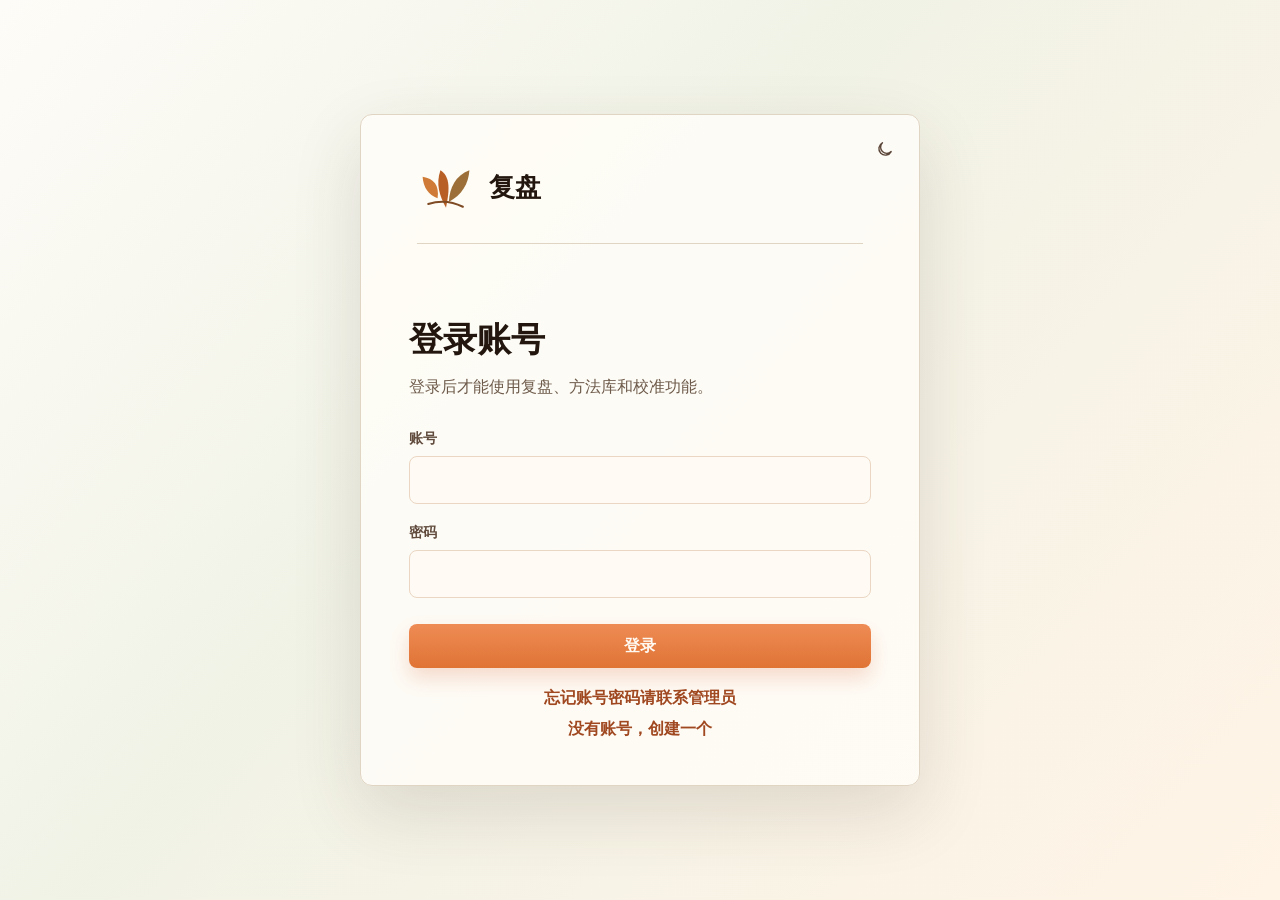
==== frontend/index.html @ 28c6bb9d "Disable frontend static asset caching" ====
<!doctype html>
<html lang="zh-CN">
  <head>
    <meta charset="UTF-8" />
    <meta name="viewport" content="width=device-width, initial-scale=1.0" />
    <meta http-equiv="Cache-Control" content="no-store, no-cache, must-revalidate, max-age=0" />
    <meta http-equiv="Pragma" content="no-cache" />
    <meta http-equiv="Expires" content="0" />
    <title>复盘</title>
    <link rel="stylesheet" href="./styles.css?v=20260619-auth-help" />
  </head>
  <body>
    <main id="app" class="app-shell" aria-live="polite"></main>
    <script src="./src/data.js?v=20260526-scene-emotion"></script>
    <script src="./src/app.js?v=20260619-auth-help"></script>
  </body>
</html>
---- frontend/styles.css ----
:root {
  --design-width: 1180px;
  --app-scale: 1;
  --app-width: 100vw;
  --app-height: 100vh;
  --bg: oklch(0.967 0.011 92);
  --paper: oklch(0.992 0.006 90);
  --paper-warm: oklch(0.975 0.019 78);
  --paper-cool: oklch(0.973 0.013 126);
  --line: oklch(0.874 0.026 76);
  --line-strong: oklch(0.792 0.052 68);
  --ink: oklch(0.214 0.025 58);
  --muted: oklch(0.482 0.035 62);
  --soft: oklch(0.638 0.031 66);
  --orange: oklch(0.672 0.154 48);
  --orange-dark: oklch(0.508 0.128 43);
  --orange-soft: oklch(0.944 0.043 58);
  --green: oklch(0.55 0.072 136);
  --green-soft: oklch(0.949 0.026 132);
  --shadow: 0 26px 70px oklch(0.34 0.044 55 / 0.14);
  --shadow-soft: 0 14px 36px oklch(0.34 0.044 55 / 0.09);
  --ease-out: cubic-bezier(0.16, 1, 0.3, 1);
  font-family: "Noto Serif SC", "Songti SC", "STSong", "SimSun", serif;
}

:root[data-theme="dark"] {
  color-scheme: dark;
  --bg: oklch(0.185 0.018 62);
  --paper: oklch(0.245 0.018 66);
  --paper-warm: oklch(0.285 0.025 68);
  --paper-cool: oklch(0.255 0.018 116);
  --line: oklch(0.39 0.025 66 / 0.72);
  --line-strong: oklch(0.5 0.045 62 / 0.82);
  --ink: oklch(0.91 0.018 78);
  --muted: oklch(0.7 0.025 72);
  --soft: oklch(0.58 0.024 72);
  --orange: oklch(0.72 0.14 50);
  --orange-dark: oklch(0.79 0.12 55);
  --orange-soft: oklch(0.32 0.055 50);
  --green: oklch(0.7 0.08 136);
  --green-soft: oklch(0.3 0.04 136);
  --shadow: 0 26px 70px oklch(0.08 0.018 58 / 0.48);
  --shadow-soft: 0 14px 36px oklch(0.08 0.018 58 / 0.34);
}

* {
  box-sizing: border-box;
}

body {
  margin: 0;
  min-height: 100vh;
  color: var(--ink);
  background: var(--bg);
  overflow: hidden;
}

button,
textarea,
input,
select {
  font: inherit;
}

button {
  border: 0;
  cursor: pointer;
}

textarea {
  resize: none;
}

.app-shell {
  width: var(--app-width);
  min-width: var(--design-width);
  height: var(--app-height);
  min-height: var(--app-height);
  display: grid;
  grid-template-columns: 250px minmax(930px, 1fr);
  overflow: hidden;
  transform: scale(var(--app-scale));
  transform-origin: top left;
  background:
    linear-gradient(132deg, oklch(0.991 0.006 92) 0%, oklch(0.958 0.016 112) 42%, oklch(0.972 0.022 73) 100%);
}

.app-shell.auth-shell {
  width: 100vw;
  min-width: 0;
  height: auto;
  min-height: 100vh;
  display: block;
  grid-template-columns: none;
  transform: none;
}

.auth-page {
  min-height: 100vh;
  display: grid;
  place-items: center;
  padding: 56px 28px;
  background:
    linear-gradient(132deg, oklch(0.991 0.006 92) 0%, oklch(0.958 0.016 112) 42%, oklch(0.972 0.022 73) 100%);
}

.auth-panel {
  width: min(560px, 100%);
  min-height: auto;
  display: grid;
  gap: 30px;
  border: 1px solid var(--line);
  border-radius: 12px;
  padding: 44px 48px;
  background: rgba(255, 253, 248, 0.88);
  box-shadow: var(--shadow);
}

.auth-brand {
  margin: 0;
  padding: 0 0 26px;
  align-items: center;
  border-bottom: 1px solid var(--line);
  background: transparent;
}

.auth-brand .leaf-logo {
  width: 58px;
  height: 58px;
}

.auth-form {
  display: grid;
  gap: 20px;
}

.auth-form h1 {
  margin: 0;
  font-size: 34px;
  line-height: 1.2;
}

.auth-form p {
  margin: -8px 0 10px;
  color: var(--muted);
  line-height: 1.7;
}

.auth-form label {
  display: grid;
  gap: 8px;
  color: #604b3d;
  font-size: 14px;
  font-weight: 800;
}

.auth-form input {
  height: 48px;
  border: 1px solid #ead6c2;
  border-radius: 8px;
  outline: 0;
  padding: 0 14px;
  color: var(--ink);
  background: #fffaf3;
}

.auth-submit {
  width: 100%;
  margin-top: 6px;
}

.auth-links {
  display: grid;
  gap: 10px;
  justify-items: center;
}

.text-link {
  justify-self: center;
  color: var(--orange-dark);
  background: transparent;
  font-weight: 800;
}

.auth-help-text {
  line-height: 1.2;
}

.sidebar {
  position: relative;
  min-height: var(--app-height);
  padding: 32px 22px 54px;
  background: rgba(255, 253, 248, 0.82);
  border-right: 1px solid var(--line);
  display: flex;
  flex-direction: column;
}

.brand {
  display: flex;
  align-items: center;
  gap: 14px;
  margin: 0 8px 46px;
}

.leaf-logo {
  width: 50px;
  height: 50px;
}

.brand-name {
  font-size: 26px;
  line-height: 1.1;
  font-weight: 800;
  letter-spacing: 0;
}

.brand-subtitle {
  margin-top: 5px;
  font-size: 15px;
  color: #4d392c;
}

.side-nav {
  display: grid;
  gap: 12px;
}

.side-nav-item {
  height: 58px;
  padding: 0 20px;
  border-radius: 9px;
  color: #4e3c31;
  background: transparent;
  display: flex;
  align-items: center;
  gap: 18px;
  font-size: 17px;
  text-align: left;
}

.side-nav-item.active {
  color: var(--orange);
  background: #fbf1e6;
}

.icon {
  width: 24px;
  height: 24px;
  display: grid;
  place-items: center;
  flex: 0 0 auto;
}

.icon svg,
.header-icon svg,
.search-box svg,
.entry-card > svg {
  width: 100%;
  height: 100%;
}

.growth-card {
  margin-top: auto;
  border: 1px solid var(--line);
  border-radius: 10px;
  padding: 22px 26px;
  background: rgba(255, 253, 248, 0.72);
}

.desk-art.small {
  width: 154px;
  height: 104px;
  display: block;
  margin: 0 auto 10px;
  border-radius: 8px;
  object-fit: cover;
  object-position: center;
  border: 1px solid rgba(220, 188, 148, 0.38);
  box-shadow: 0 10px 28px rgba(124, 83, 50, 0.08);
  filter: saturate(0.9) contrast(0.94) brightness(1.03);
}

.growth-title {
  font-size: 16px;
  font-weight: 800;
  margin-bottom: 12px;
}

.growth-card p {
  margin: 0 0 18px;
  color: var(--muted);
  line-height: 1.8;
  font-size: 14px;
}

.outline-button,
.secondary-button,
.ghost-button {
  border: 1px solid #efb58e;
  color: var(--orange-dark);
  background: rgba(255, 250, 244, 0.7);
}

.outline-button {
  width: 100%;
  height: 40px;
  border-radius: 8px;
  font-size: 14px;
}

.workspace {
  min-height: var(--app-height);
  height: var(--app-height);
  overflow-y: auto;
  scrollbar-width: none;
}

.workspace::-webkit-scrollbar {
  display: none;
}

.top-header {
  height: 76px;
  border-bottom: 1px solid var(--line);
  display: flex;
  align-items: center;
  justify-content: flex-end;
  gap: 20px;
  padding: 0 32px;
  background: rgba(255, 253, 248, 0.65);
}

.search-box {
  width: 318px;
  height: 38px;
  border: 1px solid var(--line);
  border-radius: 10px;
  display: flex;
  align-items: center;
  justify-content: space-between;
  padding: 0 12px;
  color: #9c8d7f;
  font-size: 13px;
  background: #fffbf6;
}

.search-box input {
  min-width: 0;
  flex: 1;
  border: 0;
  outline: 0;
  color: var(--ink);
  background: transparent;
  font: inherit;
}

.search-box input::placeholder {
  color: #9c8d7f;
}

.search-box svg {
  width: 20px;
  height: 20px;
  color: #5f4739;
}

.search-box button {
  width: 28px;
  height: 28px;
  flex: 0 0 auto;
  display: grid;
  place-items: center;
  border-radius: 8px;
  color: #5f4739;
  background: transparent;
}

.search-box button:hover,
.search-box button:focus-visible {
  background: oklch(0.94 0.026 75);
}

.search-box button svg {
  width: 18px;
  height: 18px;
}

.header-icon,
.profile-button {
  background: transparent;
  color: #5b4538;
}

.notification-wrap {
  position: relative;
  display: grid;
  place-items: center;
}

.header-icon {
  position: relative;
  width: 32px;
  height: 32px;
}

.header-icon i {
  position: absolute;
  top: 2px;
  right: 4px;
  width: 7px;
  height: 7px;
  border-radius: 50%;
  background: var(--orange);
}

.notification-panel {
  position: fixed;
  top: 72px;
  right: 178px;
  z-index: 20;
  width: 286px;
  padding: 14px;
  border: 1px solid var(--line);
  border-radius: 8px;
  background: #fffbf6;
  box-shadow: var(--shadow-soft);
}

.notification-title {
  margin: 0 0 10px;
  font-size: 16px;
  font-weight: 800;
}

.notification-panel p {
  margin: 0;
  color: var(--muted);
  font-size: 13px;
}

.notification-item {
  width: 100%;
  display: grid;
  gap: 5px;
  padding: 10px;
  border-radius: 8px;
  color: var(--ink);
  text-align: left;
  background: transparent;
}

.notification-item:hover,
.notification-item:focus-visible {
  background: var(--orange-soft);
}

.notification-item strong {
  font-size: 14px;
}

.notification-item span,
.notification-item small {
  color: var(--muted);
  font-size: 12px;
  line-height: 1.5;
}

.profile-button {
  display: flex;
  align-items: center;
  gap: 10px;
}

.profile-name {
  max-width: 120px;
  overflow: hidden;
  text-overflow: ellipsis;
  white-space: nowrap;
  font-size: 14px;
  font-weight: 800;
}

.avatar {
  width: 36px;
  height: 36px;
  border-radius: 50%;
  display: inline-block;
  background:
    radial-gradient(circle at 50% 34%, #f1d1ae 0 14%, transparent 15%),
    linear-gradient(90deg, #1d3029 0 50%, #d9d2bd 51%);
  border: 1px solid #d7c6ad;
}

.down {
  font-family: sans-serif;
  color: #7d6758;
  background: transparent;
  padding: 4px 0;
}

.home-page {
  position: relative;
  max-width: 1540px;
  margin: 0 auto;
  padding: 58px clamp(36px, 4vw, 70px) 28px;
}

.hero {
  position: relative;
  display: grid;
  grid-template-columns: minmax(0, 1fr) clamp(320px, 24vw, 420px);
  gap: clamp(18px, 2vw, 28px);
  align-items: start;
  min-height: 288px;
}

.hero-copy {
  position: relative;
  z-index: 2;
  width: 100%;
  min-width: 0;
}

.hero h1 {
  margin: 0 0 30px 10px;
  font-size: 49px;
  line-height: 1.15;
  font-weight: 800;
  letter-spacing: 0;
}

.desk-art.hero {
  position: relative;
  z-index: 3;
  justify-self: end;
  align-self: start;
  top: 124px;
  width: 100%;
  aspect-ratio: 3 / 2;
  height: auto;
  opacity: 1;
  border-radius: 12px;
  object-fit: cover;
  object-position: center;
  border: 1px solid rgba(220, 188, 148, 0.34);
  box-shadow: 0 22px 60px rgba(124, 83, 50, 0.1);
  filter: saturate(0.88) contrast(0.92) brightness(1.04);
}

.input-panel {
  min-height: 0;
  border: 1px solid var(--line);
  border-radius: 12px;
  background: rgba(255, 253, 249, 0.92);
  box-shadow: var(--shadow);
  padding: 20px 24px 18px;
}

.review-context {
  display: grid;
  grid-template-columns: 340px minmax(0, 1fr);
  gap: 24px;
  align-items: start;
  padding-bottom: 18px;
  margin-bottom: 20px;
  border-bottom: 1px solid rgba(220, 201, 181, 0.72);
}

.context-group {
  min-width: 0;
}

.context-label {
  display: block;
  margin: 0 0 8px 4px;
  color: #7a6858;
  font-size: 13px;
  font-weight: 800;
}

.review-mode-row {
  width: 320px;
  display: grid;
  grid-template-columns: 1fr 1fr;
  gap: 4px;
  padding: 4px;
  border-radius: 12px;
  background: #f7eee5;
}

.review-mode-row button {
  height: 38px;
  border-radius: 9px;
  color: #6d594a;
  background: transparent;
  font-size: 15px;
  font-weight: 800;
}

.review-mode-row button.active {
  color: var(--orange-dark);
  background: #fff1e5;
  border: 1px solid #edc29f;
}

.context-chips {
  gap: 8px;
}

.context-chips .chip {
  min-width: 0;
  height: 36px;
  padding: 0 15px;
}

.input-panel textarea::placeholder,
.large-textarea::placeholder {
  color: #7f766f;
}

.structured-draft {
  display: grid;
  gap: 16px;
}

.draft-field {
  display: grid;
  gap: 8px;
  min-width: 0;
}

.draft-field span {
  color: #5e4838;
  font-size: 14px;
  font-weight: 800;
}

.draft-field textarea {
  width: 100%;
  height: 92px;
  min-height: 92px;
  border: 1px solid #ead6c2;
  border-radius: 9px;
  outline: 0;
  padding: 13px 15px;
  color: var(--ink);
  background: #fffaf3;
  font-size: 15px;
  line-height: 1.7;
  resize: vertical;
}

.draft-date-field {
  max-width: 360px;
}

.draft-date-field input {
  width: 100%;
  height: 48px;
  border: 1px solid #ead6c2;
  border-radius: 9px;
  outline: 0;
  padding: 0 15px;
  color: var(--ink);
  background: #fffaf3;
  font-size: 15px;
}

.draft-field-main textarea {
  height: 108px;
  min-height: 108px;
  font-size: 16px;
}

.draft-field-grid {
  display: grid;
  grid-template-columns: repeat(3, minmax(0, 1fr));
  gap: 16px;
}

.input-footer {
  display: grid;
  grid-template-columns: minmax(0, 1fr) auto auto;
  align-items: center;
  gap: 16px;
  min-height: 52px;
  margin-top: 16px;
  padding-top: 14px;
  border-top: 1px solid rgba(220, 201, 181, 0.54);
  color: var(--muted);
  font-size: 13px;
}

.input-footer strong {
  min-width: 0;
  color: #6d5b4c;
  font-size: 14px;
  font-weight: 700;
  line-height: 1.5;
}

.primary-button,
.secondary-button,
.ghost-button {
  min-width: 134px;
  height: 44px;
  border-radius: 8px;
  font-size: 16px;
  font-weight: 700;
}

.primary-button {
  color: #fff9f2;
  background: linear-gradient(180deg, #ee8b54, var(--orange));
  box-shadow: 0 10px 20px rgba(214, 91, 40, 0.2);
}

.primary-button:disabled,
.secondary-button:disabled,
.ghost-button:disabled {
  cursor: progress;
  opacity: 0.68;
}

button {
  transition:
    transform 220ms var(--ease-out),
    box-shadow 220ms var(--ease-out),
    border-color 220ms var(--ease-out),
    background 220ms var(--ease-out),
    color 220ms var(--ease-out);
}

button:hover {
  transform: translateY(-1px);
}

button:active {
  transform: translateY(0);
}

@keyframes recordRise {
  from {
    opacity: 0;
    transform: translateY(16px);
  }

  to {
    opacity: 1;
    transform: translateY(0);
  }
}

.entry-row {
  width: min(976px, calc(100% - 40px));
  display: grid;
  grid-template-columns: 1fr 1fr;
  gap: 26px;
  margin: 28px 0 28px 62px;
}

.entry-card {
  height: 112px;
  padding: 0 30px;
  border-radius: 10px;
  border: 1px solid var(--line);
  display: grid;
  grid-template-columns: 62px 1fr 22px;
  align-items: center;
  gap: 20px;
  text-align: left;
  color: var(--ink);
  background: rgba(255, 253, 248, 0.78);
}

.entry-card.event {
  background: linear-gradient(135deg, rgba(247, 249, 237, 0.95), rgba(255, 253, 248, 0.82));
  border-color: #d7d9c6;
}

.entry-card.anxiety {
  background: linear-gradient(135deg, #fff8ef, #fff3e7);
  border-color: #efc8ad;
}

.entry-card strong {
  display: block;
  font-size: 22px;
  margin-bottom: 8px;
}

.entry-card small {
  color: #6e5949;
  font-size: 15px;
}

.entry-card > svg {
  color: #2d211a;
}

.entry-illustration {
  width: 56px;
  height: 56px;
  position: relative;
  display: inline-block;
}

.paper-icon::before {
  content: "";
  position: absolute;
  inset: 4px 12px 4px 6px;
  border: 2px solid #8d9b6d;
  border-radius: 7px;
  background: #fffaf0;
}

.paper-icon::after {
  content: "";
  position: absolute;
  right: 6px;
  bottom: 8px;
  width: 9px;
  height: 34px;
  border-radius: 5px;
  background: #e77735;
  transform: rotate(42deg);
  box-shadow: 0 0 0 2px #f7d1a9 inset;
}

.flower-icon::before,
.flower-icon::after {
  content: "";
  position: absolute;
  border-radius: 60% 60% 60% 10%;
  background: #ee8c59;
}

.flower-icon::before {
  left: 18px;
  top: 7px;
  width: 26px;
  height: 34px;
  transform: rotate(-35deg);
}

.flower-icon::after {
  left: 7px;
  top: 24px;
  width: 30px;
  height: 18px;
  transform: rotate(18deg);
  opacity: 0.42;
}

.dashboard-grid {
  display: grid;
  grid-template-columns: 1.06fr 0.93fr 1.05fr;
  gap: 18px;
  margin-top: 12px;
}

.panel {
  min-height: 318px;
  border: 1px solid var(--line);
  border-radius: 10px;
  padding: 22px 24px;
  background: rgba(255, 253, 248, 0.78);
  box-shadow: var(--shadow-soft);
}

.panel h2 {
  margin: 0;
  font-size: 22px;
  line-height: 1;
}

.panel-head {
  display: flex;
  align-items: center;
  justify-content: space-between;
  margin-bottom: 20px;
}

.panel-head button {
  display: flex;
  align-items: center;
  gap: 2px;
  color: var(--muted);
  background: transparent;
  font-size: 13px;
}

.panel-head svg {
  width: 14px;
  height: 14px;
}

.week-head {
  margin-bottom: 10px;
}

.calendar-toggle {
  height: 32px;
  padding: 0 8px 0 12px;
  border: 1px solid var(--line);
  border-radius: 8px;
  background: #fffaf3;
}

.calendar-toggle svg {
  transition: transform 160ms ease;
}

.calendar-toggle.open svg {
  transform: rotate(90deg);
}

.recent-list {
  display: grid;
}

.recent-item {
  min-height: 55px;
  padding: 0 10px 0 6px;
  display: grid;
  grid-template-columns: 34px minmax(0, 1fr) 48px;
  align-items: center;
  column-gap: 12px;
  color: var(--ink);
  background: transparent;
  border-top: 1px solid #eee0cd;
  text-align: left;
}

.recent-item:last-child {
  border-bottom: 1px solid #eee0cd;
}

.recent-icon {
  width: 34px;
  height: 34px;
  border-radius: 8px;
  display: grid;
  place-items: center;
  color: #9b6d31;
  background: #fff2dc;
  font-size: 18px;
}

.recent-icon svg {
  width: 19px;
  height: 19px;
}

.tone-1 {
  color: var(--orange);
  background: #fff0e7;
}

.tone-2 {
  color: #778d5a;
  background: #edf4e6;
}

.recent-item strong {
  display: block;
  font-size: 15px;
  margin-bottom: 3px;
  overflow: hidden;
  text-overflow: ellipsis;
  white-space: nowrap;
}

.recent-item small,
.recent-item em {
  color: var(--muted);
  font-size: 14px;
  font-style: normal;
}

.recent-item small {
  display: block;
  overflow: hidden;
  text-overflow: ellipsis;
  white-space: nowrap;
}

.recent-item em {
  justify-self: end;
  min-width: 42px;
  text-align: right;
}

.week-content {
  display: grid;
  grid-template-columns: 180px 1fr;
  align-items: center;
  gap: 30px;
  margin: 18px 0 10px;
}

.ring {
  width: 144px;
  height: 144px;
  display: grid;
  place-items: center;
  border-radius: 50%;
  background:
    radial-gradient(circle, #fffdf8 0 54%, transparent 55%),
    conic-gradient(var(--orange) 0 var(--progress, 0%), #f8eadb var(--progress, 0%) 100%);
  box-shadow: inset 0 0 0 14px #fff6ed;
}

.ring span {
  font-size: 44px;
}

.ring small {
  font-size: 27px;
  color: #21170f;
}

.week-days {
  list-style: none;
  margin: 0;
  padding: 0;
  display: grid;
  gap: 12px;
}

.week-days li {
  display: grid;
  grid-template-columns: 1fr 22px;
  gap: 10px;
  align-items: center;
  color: #4e392e;
  font-size: 15px;
}

.week-days b {
  display: block;
  font-weight: 800;
}

.week-days small {
  display: block;
  margin-top: 2px;
  color: var(--muted);
  font-size: 12px;
}

.week-days .today {
  color: var(--orange-dark);
}

.week-days .today small {
  color: var(--orange-dark);
}

.week-days i {
  width: 17px;
  height: 17px;
  border-radius: 50%;
  display: grid;
  place-items: center;
  background: #d5d1c8;
  color: #fffaf3;
  font-size: 11px;
  font-style: normal;
}

.week-days .done i {
  background: var(--orange);
}

.week-panel p {
  margin: 0 0 0 30px;
  color: #574236;
  line-height: 1.7;
  font-size: 16px;
}

.month-review {
  margin-top: 0;
}

.month-review.in-panel {
  min-height: 242px;
  display: grid;
  align-content: start;
}

.month-toolbar {
  display: grid;
  grid-template-columns: 34px 1fr 34px;
  gap: 10px;
  align-items: center;
  margin-bottom: 12px;
}

.month-toolbar select {
  height: 38px;
  border: 1px solid #e4cdb6;
  border-radius: 8px;
  padding: 0 12px;
  color: var(--ink);
  background: linear-gradient(180deg, #fffdf8, #fff3e5);
  font-size: 14px;
  font-weight: 800;
  outline: 0;
}

.month-arrow {
  width: 34px;
  height: 34px;
  border-radius: 8px;
  color: var(--orange-dark);
  background: #fff0e4;
}

.month-arrow svg {
  width: 18px;
  height: 18px;
}

.month-weekdays,
.month-grid {
  display: grid;
  grid-template-columns: repeat(7, 1fr);
  gap: 6px;
}

.month-weekdays {
  margin-bottom: 6px;
  color: var(--muted);
  font-size: 12px;
  font-weight: 800;
  text-align: center;
}

.month-day {
  position: relative;
  aspect-ratio: 1;
  min-width: 0;
  border: 1px solid transparent;
  border-radius: 8px;
  color: #4e392e;
  background: #fffaf3;
  font-size: 13px;
}

.month-day.outside {
  color: #b4a392;
  background: #f8efe5;
}

.month-day.today {
  border-color: #e87538;
}

.month-day.has-record {
  color: #fff9f2;
  background: var(--orange);
  box-shadow: 0 8px 16px rgba(214, 91, 40, 0.18);
}

.month-day i {
  position: absolute;
  right: 4px;
  bottom: 3px;
  min-width: 14px;
  height: 14px;
  border-radius: 7px;
  color: var(--orange-dark);
  background: #fff8ed;
  font-size: 10px;
  font-style: normal;
  line-height: 14px;
}

.quote-art {
  width: 100%;
  height: 224px;
  margin-top: 18px;
  border-radius: 10px;
  display: block;
}

.footer-line {
  display: grid;
  grid-template-columns: 1fr auto 1fr;
  align-items: center;
  gap: 18px;
  margin-top: 26px;
  color: var(--muted);
  font-size: 15px;
}

.footer-line::before,
.footer-line::after {
  content: "";
  height: 1px;
  background: var(--line);
}

.content-page {
  max-width: 1224px;
  margin: 0 auto;
  padding: 50px 42px 64px;
}

.narrow-page {
  max-width: 900px;
}

.detail-page {
  max-width: 1180px;
  padding-top: 28px;
}

.page-header {
  display: flex;
  align-items: center;
  gap: 14px;
  margin-bottom: 24px;
}

.page-header h1,
.list-title {
  margin: 0;
  font-size: 36px;
  line-height: 1.2;
  letter-spacing: 0;
}

.back-button {
  width: 40px;
  height: 40px;
  border-radius: 20px;
  color: #5a4337;
  background: #fbf1e6;
}

.back-button svg {
  width: 24px;
  height: 24px;
}

.large-textarea {
  width: 100%;
  min-height: 260px;
  border: 1px solid var(--line);
  border-radius: 12px;
  outline: 0;
  padding: 24px;
  color: var(--ink);
  background: rgba(255, 253, 248, 0.86);
  box-shadow: var(--shadow-soft);
  font-size: 17px;
  line-height: 1.8;
}

.textarea-count {
  text-align: right;
  color: var(--muted);
  margin-top: 10px;
}

.field-title {
  margin: 24px 0 12px;
  font-size: 17px;
}

.chips,
.filters {
  display: flex;
  flex-wrap: wrap;
  gap: 10px;
}

.chip {
  min-width: 64px;
  height: 36px;
  padding: 0 18px;
  border-radius: 18px;
  color: #5b493c;
  border: 1px solid transparent;
  background: oklch(0.938 0.021 78 / 0.82);
  box-shadow: inset 0 1px 0 oklch(1 0 0 / 0.52);
}

.chip.selected {
  color: var(--orange-dark);
  background: linear-gradient(180deg, oklch(0.984 0.024 66), oklch(0.946 0.04 58));
  border: 1px solid #eeb98e;
  box-shadow: 0 10px 22px oklch(0.62 0.12 47 / 0.14), inset 0 1px 0 oklch(1 0 0 / 0.7);
}

.wide {
  width: 220px;
  margin-top: 32px;
}

.flow-tabs {
  width: 360px;
  display: grid;
  grid-template-columns: 1fr 1fr;
  gap: 4px;
  padding: 4px;
  margin-bottom: 20px;
  border-radius: 12px;
  background: #f7eee5;
}

.flow-tabs button {
  height: 38px;
  border-radius: 9px;
  color: #6d594a;
  background: transparent;
  font-weight: 700;
}

.flow-tabs button.active {
  color: var(--orange-dark);
  background: #fff1e5;
  border: 1px solid #edc29f;
}

.small-tabs {
  margin-top: 18px;
}

.field-grid {
  display: grid;
  gap: 14px;
}

.detail-page .field-grid {
  grid-template-columns: repeat(12, minmax(0, 1fr));
  gap: 16px;
  align-items: stretch;
}

.field-card,
.list-card,
.detail-hero {
  border: 1px solid var(--line);
  border-radius: 10px;
  background: rgba(255, 253, 248, 0.78);
  box-shadow: var(--shadow-soft);
}

.field-card {
  position: relative;
  padding: 20px 22px;
}

.detail-page .field-card {
  padding: 20px 22px;
}

.detail-page .field-card:nth-child(1),
.detail-page .field-card:nth-child(3),
.detail-page .field-card:nth-child(5) {
  grid-column: 1 / span 5;
}

.detail-page .field-card:nth-child(2),
.detail-page .field-card:nth-child(4),
.detail-page .field-card:nth-child(6) {
  grid-column: 6 / -1;
}

.detail-page .field-card:nth-child(4) {
  grid-row: span 2;
}

.field-card .number {
  position: absolute;
  top: 20px;
  right: 22px;
  width: 28px;
  height: 28px;
  border-radius: 14px;
  display: grid;
  place-items: center;
  color: var(--orange);
  background: #fff0e4;
  font-weight: 800;
}

.field-card h3,
.list-card h3 {
  margin: 0 0 10px;
  font-size: 18px;
}

.detail-page .field-card h3 {
  font-size: 18px;
  line-height: 1.35;
}

.field-card p,
.field-card ol,
.list-card p,
.list-card ol {
  margin: 0;
  color: #584438;
  line-height: 1.8;
  font-size: 15px;
}

.detail-page .field-card p,
.detail-page .field-card ol {
  max-width: 68ch;
  font-size: 16px;
  line-height: 1.86;
}

.action-row {
  display: flex;
  gap: 14px;
  margin-top: 24px;
}

.action-row.wrap {
  flex-wrap: wrap;
}

.filters {
  margin: 20px 0 28px;
}

.card-list,
.method-grid {
  display: grid;
  gap: 18px;
}

.search-section {
  display: grid;
  gap: 12px;
  margin-top: 24px;
}

.search-section h2 {
  margin: 0;
  color: var(--ink);
  font-size: 18px;
}

.method-grid {
  grid-template-columns: repeat(2, minmax(0, 1fr));
}

.list-card {
  position: relative;
  padding: 24px 28px 22px;
  overflow: hidden;
  background:
    linear-gradient(180deg, oklch(0.992 0.006 92 / 0.96), oklch(0.976 0.014 82 / 0.9));
  box-shadow: 0 1px 0 oklch(1 0 0 / 0.78) inset, var(--shadow-soft);
  transition:
    transform 260ms var(--ease-out),
    box-shadow 260ms var(--ease-out),
    border-color 260ms var(--ease-out),
    background 260ms var(--ease-out);
}

.list-card[data-detail],
.list-card[data-edit-method],
.list-card[data-edit-calibration] {
  cursor: pointer;
}

.list-card[data-detail]:hover,
.list-card[data-edit-method]:hover,
.list-card[data-edit-calibration]:hover {
  transform: translateY(-3px);
  border-color: oklch(0.8 0.054 64);
  box-shadow: 0 1px 0 oklch(1 0 0 / 0.82) inset, 0 24px 58px oklch(0.34 0.044 55 / 0.14);
}

.list-card > span {
  display: inline-flex;
  margin-top: 12px;
  color: var(--orange-dark);
  font-weight: 800;
}

.list-card strong {
  display: block;
  color: #3d2d23;
  line-height: 1.7;
}

.record-list-card {
  display: grid;
  gap: 18px;
  animation: recordRise 520ms var(--ease-out) both;
}

.record-list-card::before {
  content: "";
  position: absolute;
  inset: 0 0 auto;
  height: 2px;
  background: linear-gradient(90deg, var(--green), var(--orange));
  opacity: 0.72;
}

.record-list-card:nth-child(2) {
  animation-delay: 46ms;
}

.record-list-card:nth-child(3) {
  animation-delay: 92ms;
}

.record-list-card:nth-child(4) {
  animation-delay: 138ms;
}

.record-list-card:nth-child(5) {
  animation-delay: 184ms;
}

.record-preview {
  display: grid;
  grid-template-columns: repeat(3, minmax(0, 1fr));
  gap: 22px;
}

.record-preview-item {
  min-width: 0;
  padding: 14px 0 2px;
  border-top: 1px solid oklch(0.878 0.025 76);
  background: transparent;
}

.record-preview-item h4 {
  margin: 0 0 8px;
  color: oklch(0.43 0.074 129);
  font-size: 14px;
}

.record-preview-item p,
.record-preview-item ol {
  margin: 0;
  color: #4e3a31;
  font-size: 14px;
  line-height: 1.65;
}

.record-preview-item ol {
  padding-left: 20px;
}

.card-title-row {
  display: flex;
  justify-content: space-between;
  align-items: flex-start;
  gap: 20px;
}

.record-title-stack {
  min-width: 0;
}

.record-title-stack h3 {
  max-width: 760px;
  font-size: 19px;
  line-height: 1.45;
}

.record-meta {
  color: oklch(0.455 0.035 62);
}

.text-button {
  align-self: start;
  min-width: 52px;
  height: 32px;
  border-radius: 8px;
  color: var(--orange-dark);
  background: oklch(0.955 0.035 58 / 0.84);
  font-size: 14px;
  font-weight: 800;
}

.inline-actions {
  display: flex;
  gap: 8px;
  align-items: flex-start;
}

.calibration-card {
  min-height: 156px;
}

.calibration-card[data-edit-calibration]::after {
  content: "";
  position: absolute;
  right: 28px;
  bottom: 24px;
  width: 34px;
  height: 34px;
  border: 1px solid oklch(0.858 0.032 78);
  border-radius: 50%;
  background:
    linear-gradient(135deg, transparent 46%, oklch(0.48 0.07 128) 47% 54%, transparent 55%),
    oklch(0.965 0.019 118 / 0.74);
  opacity: 0;
  transform: translateY(4px);
  transition:
    opacity 220ms var(--ease-out),
    transform 220ms var(--ease-out);
}

.calibration-card[data-edit-calibration]:hover::after {
  opacity: 1;
  transform: translateY(0);
}

.method-tags {
  display: flex;
  flex-wrap: wrap;
  gap: 8px;
  margin-bottom: 12px;
}

.method-tags span {
  min-height: 28px;
  padding: 5px 10px;
  border-radius: 14px;
  color: var(--orange-dark);
  background: #fff0e4;
  font-size: 13px;
  font-weight: 800;
}

.danger-button,
.danger-text {
  color: #9b2f1f;
  border-color: #e0a093;
  background: #fff0ed;
}

.danger-button {
  min-width: 96px;
  height: 44px;
  border: 1px solid #e0a093;
  border-radius: 8px;
  font-size: 16px;
  font-weight: 800;
}

.method-editor {
  display: grid;
  gap: 18px;
}

.method-card.method-editor {
  grid-column: 1 / -1;
  padding: 28px;
}

.method-editor label,
.detail-editor label {
  display: grid;
  gap: 8px;
  color: var(--muted);
  font-size: 14px;
  font-weight: 800;
}

.method-editor input,
.method-editor textarea,
.method-editor select,
.detail-editor input,
.detail-editor textarea,
.detail-editor select {
  width: 100%;
  border: 1px solid var(--line);
  border-radius: 8px;
  outline: 0;
  padding: 11px 12px;
  color: var(--ink);
  background: #fffaf3;
  font-size: 15px;
  line-height: 1.6;
}

.method-editor textarea {
  min-height: 136px;
  resize: vertical;
}

.method-editor textarea[data-method-trigger] {
  min-height: 150px;
}

.method-editor textarea[data-method-steps] {
  min-height: 260px;
}

.detail-editor {
  display: grid;
  gap: 16px;
}

.record-edit-page .detail-editor {
  grid-template-columns: repeat(2, minmax(0, 1fr));
  align-items: start;
}

.record-edit-page .detail-editor > label:has(textarea[data-record-raw]),
.record-edit-page .edit-fieldset {
  grid-column: 1 / -1;
}

.detail-editor textarea {
  min-height: 96px;
}

.edit-fieldset {
  display: grid;
  gap: 14px;
  margin: 0;
  padding: 16px;
  border: 1px solid var(--line);
  border-radius: 10px;
}

.record-edit-page .edit-fieldset {
  grid-template-columns: repeat(2, minmax(0, 1fr));
  align-items: start;
}

.record-edit-page .edit-fieldset label:has(textarea) {
  min-width: 0;
}

.edit-fieldset legend {
  padding: 0 8px;
  color: var(--orange-dark);
  font-weight: 800;
}

.date-picker {
  min-width: 206px;
  height: 44px;
  padding: 0 12px;
  border: 1px solid var(--line);
  border-radius: 8px;
  display: flex;
  align-items: center;
  gap: 10px;
  color: var(--muted);
  background: #fffaf3;
  font-size: 14px;
  font-weight: 800;
}

.date-picker input {
  min-width: 0;
  border: 0;
  outline: 0;
  color: var(--ink);
  background: transparent;
}

.action-row.compact {
  margin-top: 4px;
}

.follow-up-panel {
  margin-top: 22px;
}

.follow-up-panel .panel-head {
  margin-bottom: 12px;
}

.follow-up-panel .panel-head span {
  max-width: 520px;
  color: var(--muted);
  font-size: 13px;
  overflow: hidden;
  text-overflow: ellipsis;
  white-space: nowrap;
}

.detail-hero {
  padding: 28px 30px;
  margin-bottom: 22px;
  background:
    linear-gradient(180deg, oklch(0.992 0.006 92 / 0.97), oklch(0.968 0.016 82 / 0.9));
  box-shadow: 0 1px 0 oklch(1 0 0 / 0.8) inset, var(--shadow-soft);
}

.detail-hero-title {
  display: flex;
  align-items: center;
  gap: 14px;
  min-width: 0;
  margin-bottom: 14px;
}

.detail-hero h1 {
  min-width: 0;
  margin: 0;
  font-size: 32px;
  line-height: 1.34;
}

.detail-hero-title b {
  flex: 0 0 auto;
  padding: 7px 12px;
  border: 1px solid oklch(0.858 0.032 78);
  border-radius: 999px;
  color: oklch(0.43 0.074 129);
  background: oklch(0.957 0.02 122 / 0.72);
  font-size: 15px;
  line-height: 1;
}

.detail-hero p {
  display: flex;
  align-items: center;
  justify-content: space-between;
  gap: 18px;
  margin: 0;
  color: var(--muted);
}

.detail-hero span {
  color: oklch(0.43 0.032 62);
}

.toast {
  position: fixed;
  right: 34px;
  bottom: 28px;
  z-index: 30;
  max-width: 360px;
  padding: 13px 18px;
  border: 1px solid #efc5a7;
  border-radius: 10px;
  color: #7a3d21;
  background: #fff4e9;
  box-shadow: 0 14px 30px rgba(98, 67, 37, 0.16);
  font-size: 14px;
}

.modal-backdrop {
  position: fixed;
  inset: 0;
  z-index: 40;
  display: grid;
  place-items: center;
  padding: 28px;
  background: rgba(47, 32, 22, 0.28);
  backdrop-filter: blur(3px);
}

.confirm-modal {
  width: min(520px, 100%);
  border: 1px solid #edc6a3;
  border-radius: 12px;
  padding: 30px;
  color: var(--ink);
  background:
    linear-gradient(180deg, rgba(255, 253, 248, 0.98), rgba(255, 247, 236, 0.98));
  box-shadow: 0 28px 70px rgba(65, 39, 22, 0.24);
}

.modal-mark {
  width: 46px;
  height: 46px;
  border-radius: 10px;
  display: grid;
  place-items: center;
  color: var(--orange-dark);
  background: #fff0e4;
  margin-bottom: 18px;
}

.modal-mark svg {
  width: 26px;
  height: 26px;
}

.ai-unavailable-modal {
  border-color: #eeb885;
}

.ai-unavailable-modal .modal-mark {
  color: #9a4a20;
  background:
    radial-gradient(circle at 35% 25%, #fff8cd 0 18%, transparent 19%),
    #ffe8d1;
}

.confirm-modal h2 {
  margin: 0 0 12px;
  font-size: 25px;
}

.confirm-modal p {
  margin: 0;
  color: var(--muted);
  line-height: 1.8;
}

.modal-actions {
  display: flex;
  justify-content: flex-end;
  flex-wrap: wrap;
  gap: 12px;
  margin-top: 26px;
}

:root[data-theme="dark"] .app-shell,
:root[data-theme="dark"] .auth-page {
  background:
    radial-gradient(circle at 72% 8%, oklch(0.34 0.036 92 / 0.34), transparent 32rem),
    radial-gradient(circle at 16% 10%, oklch(0.28 0.035 128 / 0.26), transparent 30rem),
    linear-gradient(132deg, oklch(0.16 0.017 62), oklch(0.19 0.02 70) 48%, oklch(0.15 0.017 56));
}

:root[data-theme="dark"] .sidebar,
:root[data-theme="dark"] .top-header {
  background: oklch(0.22 0.018 66 / 0.86);
}

:root[data-theme="dark"] .auth-panel,
:root[data-theme="dark"] .growth-card,
:root[data-theme="dark"] .input-panel,
:root[data-theme="dark"] .panel,
:root[data-theme="dark"] .field-card,
:root[data-theme="dark"] .list-card,
:root[data-theme="dark"] .detail-hero,
:root[data-theme="dark"] .large-textarea {
  background: linear-gradient(180deg, oklch(0.275 0.019 68 / 0.94), oklch(0.225 0.017 64 / 0.9));
  border-color: var(--line);
  box-shadow: var(--shadow-soft);
}

:root[data-theme="dark"] .auth-panel,
:root[data-theme="dark"] .input-panel,
:root[data-theme="dark"] .detail-hero {
  box-shadow: var(--shadow);
}

:root[data-theme="dark"] .brand-subtitle,
:root[data-theme="dark"] .side-nav-item,
:root[data-theme="dark"] .profile-button,
:root[data-theme="dark"] .header-icon,
:root[data-theme="dark"] .down,
:root[data-theme="dark"] .context-label,
:root[data-theme="dark"] .draft-field span,
:root[data-theme="dark"] .input-footer strong,
:root[data-theme="dark"] .entry-card small,
:root[data-theme="dark"] .week-days li,
:root[data-theme="dark"] .week-panel p,
:root[data-theme="dark"] .field-card p,
:root[data-theme="dark"] .field-card ol,
:root[data-theme="dark"] .list-card p,
:root[data-theme="dark"] .list-card ol,
:root[data-theme="dark"] .record-preview-item p,
:root[data-theme="dark"] .record-preview-item ol,
:root[data-theme="dark"] .detail-hero span {
  color: var(--muted);
}

:root[data-theme="dark"] .side-nav-item.active,
:root[data-theme="dark"] .review-mode-row button.active,
:root[data-theme="dark"] .flow-tabs button.active {
  color: var(--orange-dark);
  background: oklch(0.335 0.06 52 / 0.74);
  border-color: oklch(0.55 0.08 54 / 0.75);
}

:root[data-theme="dark"] .review-mode-row,
:root[data-theme="dark"] .flow-tabs {
  background: oklch(0.19 0.017 62 / 0.92);
}

:root[data-theme="dark"] .review-mode-row button,
:root[data-theme="dark"] .flow-tabs button {
  color: var(--muted);
}

:root[data-theme="dark"] .search-box,
:root[data-theme="dark"] .auth-form input,
:root[data-theme="dark"] .draft-field textarea,
:root[data-theme="dark"] .draft-date-field input,
:root[data-theme="dark"] .method-editor input,
:root[data-theme="dark"] .method-editor textarea,
:root[data-theme="dark"] .method-editor select,
:root[data-theme="dark"] .detail-editor input,
:root[data-theme="dark"] .detail-editor textarea,
:root[data-theme="dark"] .detail-editor select,
:root[data-theme="dark"] .date-picker,
:root[data-theme="dark"] .month-toolbar select {
  color: var(--ink);
  background: oklch(0.18 0.016 62 / 0.94);
  border-color: var(--line);
}

:root[data-theme="dark"] input::placeholder,
:root[data-theme="dark"] textarea::placeholder,
:root[data-theme="dark"] .search-box input::placeholder {
  color: var(--soft);
}

:root[data-theme="dark"] .search-box,
:root[data-theme="dark"] .search-box svg,
:root[data-theme="dark"] .search-box button {
  color: var(--muted);
}

:root[data-theme="dark"] .search-box button:hover,
:root[data-theme="dark"] .search-box button:focus-visible,
:root[data-theme="dark"] .notification-item:hover,
:root[data-theme="dark"] .notification-item:focus-visible {
  background: var(--orange-soft);
}

:root[data-theme="dark"] .outline-button,
:root[data-theme="dark"] .secondary-button,
:root[data-theme="dark"] .ghost-button,
:root[data-theme="dark"] .calendar-toggle,
:root[data-theme="dark"] .back-button,
:root[data-theme="dark"] .month-arrow,
:root[data-theme="dark"] .text-button {
  color: var(--orange-dark);
  background: oklch(0.28 0.045 52 / 0.72);
  border-color: oklch(0.52 0.085 54 / 0.72);
}

:root[data-theme="dark"] .primary-button {
  color: oklch(0.17 0.018 58);
  background: linear-gradient(180deg, oklch(0.78 0.13 55), var(--orange));
  box-shadow: 0 12px 24px oklch(0.18 0.09 45 / 0.38);
}

:root[data-theme="dark"] .chip {
  color: var(--muted);
  background: oklch(0.245 0.02 68 / 0.9);
  border-color: oklch(0.36 0.025 68 / 0.62);
  box-shadow: inset 0 1px 0 oklch(0.9 0.02 78 / 0.06);
}

:root[data-theme="dark"] .chip.selected {
  color: var(--orange-dark);
  background: linear-gradient(180deg, oklch(0.36 0.055 54 / 0.9), oklch(0.29 0.045 52 / 0.9));
  border-color: oklch(0.58 0.095 54 / 0.76);
  box-shadow: 0 10px 22px oklch(0.1 0.035 54 / 0.28);
}

:root[data-theme="dark"] .entry-card {
  color: var(--ink);
  background: linear-gradient(135deg, oklch(0.26 0.02 72 / 0.94), oklch(0.215 0.017 62 / 0.9));
  border-color: var(--line);
}

:root[data-theme="dark"] .entry-card.event {
  background: linear-gradient(135deg, oklch(0.275 0.028 120 / 0.94), oklch(0.225 0.018 70 / 0.88));
  border-color: oklch(0.43 0.045 126 / 0.72);
}

:root[data-theme="dark"] .entry-card.anxiety {
  background: linear-gradient(135deg, oklch(0.3 0.04 52 / 0.94), oklch(0.235 0.022 62 / 0.9));
  border-color: oklch(0.5 0.08 52 / 0.72);
}

:root[data-theme="dark"] .recent-item {
  color: var(--ink);
  border-top-color: var(--line);
}

:root[data-theme="dark"] .recent-item:last-child {
  border-bottom-color: var(--line);
}

:root[data-theme="dark"] .recent-icon,
:root[data-theme="dark"] .tone-1 {
  color: var(--orange-dark);
  background: oklch(0.32 0.055 52 / 0.72);
}

:root[data-theme="dark"] .tone-2 {
  color: var(--green);
  background: oklch(0.29 0.045 136 / 0.72);
}

:root[data-theme="dark"] .ring {
  background:
    radial-gradient(circle, var(--paper) 0 54%, transparent 55%),
    conic-gradient(var(--orange) 0 var(--progress, 0%), oklch(0.28 0.03 68) var(--progress, 0%) 100%);
  box-shadow: inset 0 0 0 14px oklch(0.2 0.018 62);
}

:root[data-theme="dark"] .ring small {
  color: var(--ink);
}

:root[data-theme="dark"] .week-days i {
  color: oklch(0.18 0.016 62);
  background: oklch(0.45 0.018 70);
}

:root[data-theme="dark"] .month-day {
  color: var(--ink);
  background: oklch(0.22 0.018 66);
}

:root[data-theme="dark"] .month-day.outside {
  color: var(--soft);
  background: oklch(0.19 0.016 62);
}

:root[data-theme="dark"] .month-day.today {
  border-color: var(--orange);
}

:root[data-theme="dark"] .month-day.has-record {
  color: oklch(0.16 0.017 58);
  background: var(--orange);
  box-shadow: 0 8px 16px oklch(0.16 0.075 45 / 0.35);
}

:root[data-theme="dark"] .month-day i {
  color: oklch(0.16 0.017 58);
  background: oklch(0.86 0.06 70);
}

:root[data-theme="dark"] .list-card {
  background: linear-gradient(180deg, oklch(0.27 0.02 68 / 0.96), oklch(0.215 0.017 62 / 0.92));
  box-shadow: inset 0 1px 0 oklch(0.92 0.02 78 / 0.05), var(--shadow-soft);
}

:root[data-theme="dark"] .list-card[data-detail]:hover,
:root[data-theme="dark"] .list-card[data-edit-method]:hover,
:root[data-theme="dark"] .list-card[data-edit-calibration]:hover {
  border-color: oklch(0.57 0.08 58 / 0.82);
  box-shadow: inset 0 1px 0 oklch(0.92 0.02 78 / 0.06), 0 24px 58px oklch(0.08 0.018 58 / 0.42);
}

:root[data-theme="dark"] .list-card strong {
  color: var(--ink);
}

:root[data-theme="dark"] .record-list-card::before {
  background: linear-gradient(90deg, oklch(0.48 0.04 82), oklch(0.62 0.09 52));
  opacity: 0.52;
}

:root[data-theme="dark"] .record-preview-item {
  border-top-color: var(--line);
}

:root[data-theme="dark"] .record-preview-item h4,
:root[data-theme="dark"] .detail-hero-title b {
  color: oklch(0.78 0.065 78);
  background: oklch(0.305 0.035 82 / 0.72);
  border-color: oklch(0.46 0.042 82 / 0.66);
}

:root[data-theme="dark"] .field-card .number,
:root[data-theme="dark"] .method-tags span,
:root[data-theme="dark"] .modal-mark {
  color: var(--orange-dark);
  background: var(--orange-soft);
}

:root[data-theme="dark"] .calibration-card[data-edit-calibration]::after {
  border-color: var(--line);
  background:
    linear-gradient(135deg, transparent 46%, var(--green) 47% 54%, transparent 55%),
    oklch(0.27 0.03 118 / 0.74);
}

:root[data-theme="dark"] .danger-button,
:root[data-theme="dark"] .danger-text {
  color: oklch(0.76 0.105 42);
  border-color: oklch(0.48 0.065 42 / 0.72);
  background: oklch(0.285 0.04 42 / 0.76);
}

:root[data-theme="dark"] .modal-backdrop {
  background: oklch(0.08 0.017 58 / 0.68);
  backdrop-filter: blur(4px);
}

:root[data-theme="dark"] .confirm-modal {
  border-color: var(--line-strong);
  background: linear-gradient(180deg, oklch(0.29 0.023 68 / 0.98), oklch(0.23 0.02 62 / 0.98));
  box-shadow: var(--shadow);
}

:root[data-theme="dark"] .toast {
  color: var(--orange-dark);
  background: oklch(0.23 0.035 52 / 0.96);
  border-color: oklch(0.58 0.095 54 / 0.72);
  box-shadow: 0 14px 30px oklch(0.08 0.018 58 / 0.44);
}

:root[data-theme="dark"] .desk-art {
  filter: saturate(0.72) contrast(0.92) brightness(0.72);
  border-color: oklch(0.46 0.035 66 / 0.55);
  box-shadow: 0 18px 48px oklch(0.08 0.018 58 / 0.36);
}

:root[data-theme="dark"] .quote-art {
  filter: saturate(0.72) contrast(0.92) brightness(0.7);
}

.theme-toggle {
  border-radius: 9px;
  display: grid;
  place-items: center;
}

.theme-toggle:hover,
.theme-toggle:focus-visible {
  background: var(--orange-soft);
}

.auth-panel {
  position: relative;
}

.auth-theme-toggle {
  position: absolute;
  top: 18px;
  right: 18px;
}

@media (prefers-reduced-motion: reduce) {
  *,
  *::before,
  *::after {
    animation-duration: 1ms !important;
    animation-iteration-count: 1 !important;
    scroll-behavior: auto !important;
    transition-duration: 1ms !important;
  }
}

@media (max-width: 1280px) {
  .hero {
    grid-template-columns: minmax(0, 1fr) 260px;
    gap: 18px;
  }

  .desk-art.hero {
    top: 122px;
  }

  .review-context {
    grid-template-columns: 300px minmax(0, 1fr);
    gap: 16px;
  }

  .review-mode-row {
    width: min(300px, 100%);
  }
}
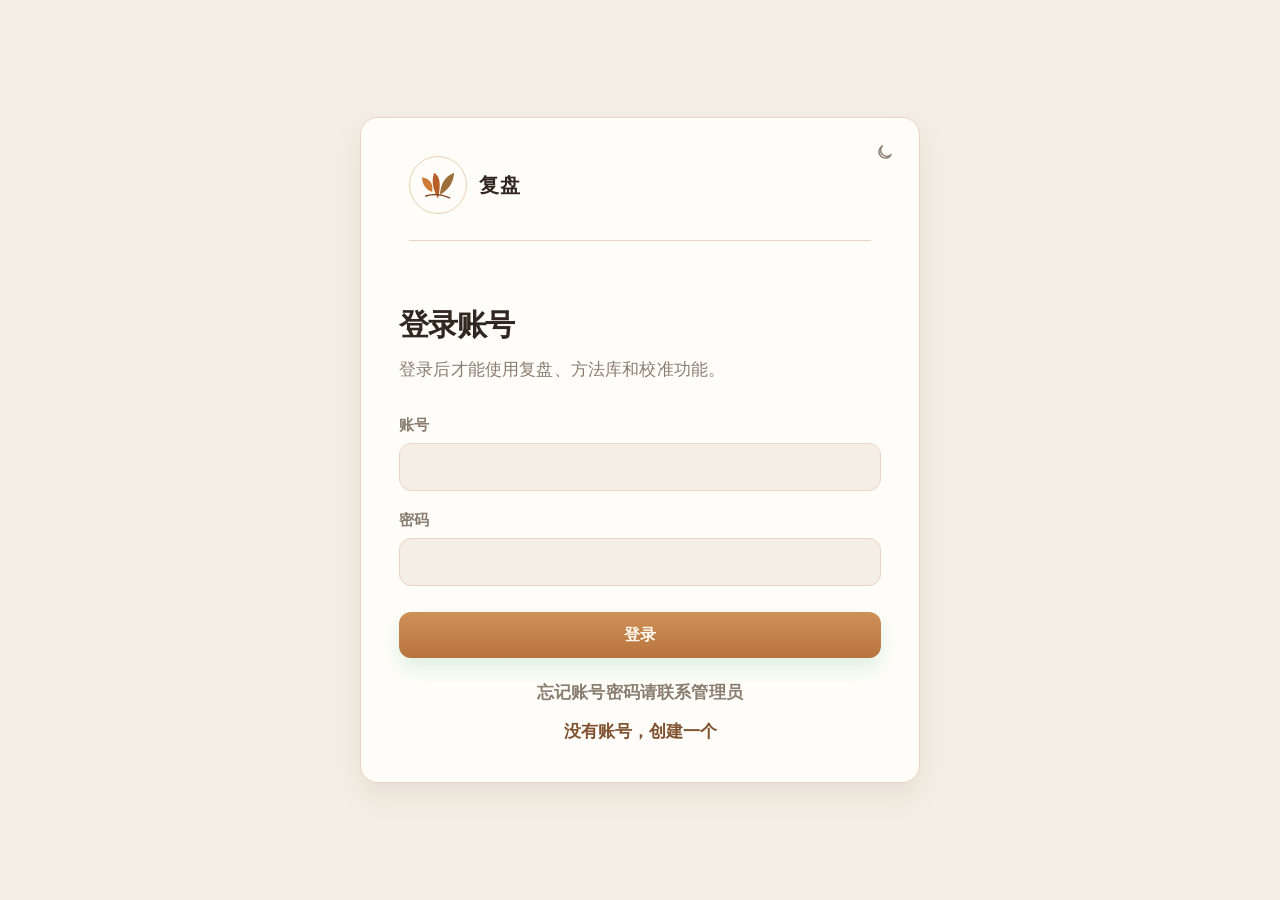
==== commit d28cea83: "refine review experience and interactions" ====
--- a/frontend/index.html
+++ b/frontend/index.html
@@ -7,11 +7,11 @@
     <meta http-equiv="Pragma" content="no-cache" />
     <meta http-equiv="Expires" content="0" />
     <title>复盘</title>
-    <link rel="stylesheet" href="./styles.css?v=20260619-auth-help" />
+    <link rel="stylesheet" href="./styles.css?v=20260717-reading-scale3" />
   </head>
   <body>
     <main id="app" class="app-shell" aria-live="polite"></main>
     <script src="./src/data.js?v=20260526-scene-emotion"></script>
-    <script src="./src/app.js?v=20260619-auth-help"></script>
+    <script src="./src/app.js?v=20260717-calm-breathing"></script>
   </body>
 </html>
--- a/frontend/styles.css
+++ b/frontend/styles.css
@@ -638,7 +638,6 @@
 
 .draft-field textarea {
   width: 100%;
-  height: 92px;
   min-height: 92px;
   border: 1px solid #ead6c2;
   border-radius: 9px;
@@ -648,7 +647,8 @@
   background: #fffaf3;
   font-size: 15px;
   line-height: 1.7;
-  resize: vertical;
+  overflow-y: hidden;
+  resize: none;
 }
 
 .draft-date-field {
@@ -668,7 +668,6 @@
 }
 
 .draft-field-main textarea {
-  height: 108px;
   min-height: 108px;
   font-size: 16px;
 }
@@ -708,6 +707,20 @@
   border-radius: 8px;
   font-size: 16px;
   font-weight: 700;
+  display: inline-flex;
+  align-items: center;
+  justify-content: center;
+  gap: 7px;
+  line-height: 1;
+}
+
+.primary-button svg,
+.secondary-button svg,
+.ghost-button svg {
+  width: 16px;
+  height: 16px;
+  flex: 0 0 16px;
+  display: block;
 }
 
 .primary-button {
@@ -1229,9 +1242,28 @@
 .page-header h1,
 .list-title {
   margin: 0;
-  font-size: 36px;
+  font-size: 42px;
   line-height: 1.2;
   letter-spacing: 0;
+}
+
+.library-page {
+  max-width: 1040px;
+  padding-top: 46px;
+}
+
+.library-page-head {
+  display: grid;
+  gap: 10px;
+  margin-bottom: 30px;
+}
+
+.library-page-head p {
+  max-width: 560px;
+  margin: 0;
+  color: oklch(0.42 0.032 62);
+  font-size: 17px;
+  line-height: 1.7;
 }
 
 .back-button {
@@ -1279,14 +1311,30 @@
   gap: 10px;
 }
 
+.library-filter-stack {
+  display: grid;
+  gap: 14px;
+  margin-bottom: 28px;
+}
+
+.library-page > .filters,
+.library-filter-stack .filters {
+  margin: 0;
+}
+
+.library-filter-rule {
+  height: 1px;
+  background: oklch(0.855 0.025 76);
+}
+
 .chip {
   min-width: 64px;
   height: 36px;
   padding: 0 18px;
-  border-radius: 18px;
+  border-radius: 12px;
   color: #5b493c;
   border: 1px solid transparent;
-  background: oklch(0.938 0.021 78 / 0.82);
+  background: oklch(0.943 0.018 78 / 0.76);
   box-shadow: inset 0 1px 0 oklch(1 0 0 / 0.52);
 }
 
@@ -1403,16 +1451,221 @@
 
 .field-card p,
 .field-card ol,
+.field-card ul,
+.field-card blockquote,
+.field-card pre,
+.field-card h4,
+.field-card h5,
 .list-card p,
-.list-card ol {
+.list-card ol,
+.list-card ul {
   margin: 0;
   color: #584438;
   line-height: 1.8;
   font-size: 15px;
 }
 
+.field-card p + p,
+.field-card p + ul,
+.field-card p + ol,
+.field-card ul + p,
+.field-card ol + p,
+.field-card blockquote + p,
+.field-card pre + p {
+  margin-top: 8px;
+}
+
+.field-card ul,
+.field-card ol,
+.list-card ul,
+.list-card ol {
+  padding-left: 22px;
+}
+
+.field-card .task-list,
+.list-card .task-list {
+  display: grid;
+  gap: 8px;
+  padding-left: 0;
+  list-style: none;
+}
+
+.field-card .task-list li,
+.list-card .task-list li {
+  display: grid;
+  grid-template-columns: 18px minmax(0, 1fr);
+  gap: 8px;
+  align-items: start;
+}
+
+.field-card .task-list input,
+.list-card .task-list input {
+  width: 15px;
+  height: 15px;
+  margin: 4px 0 0;
+  accent-color: var(--orange);
+}
+
+.field-card li + li,
+.list-card li + li {
+  margin-top: 4px;
+}
+
+.field-card h4,
+.field-card h5 {
+  margin: 12px 0 6px;
+  color: #3d2d23;
+  line-height: 1.45;
+}
+
+.field-card blockquote {
+  padding: 8px 12px;
+  border-left: 3px solid var(--orange);
+  background: oklch(0.964 0.024 76 / 0.72);
+}
+
+.field-card blockquote p + p {
+  margin-top: 6px;
+}
+
+.field-card code,
+.list-card code {
+  padding: 2px 5px;
+  border: 1px solid oklch(0.864 0.026 76);
+  border-radius: 5px;
+  color: oklch(0.39 0.075 48);
+  background: oklch(0.973 0.02 78);
+  font-family: "Cascadia Mono", "Consolas", monospace;
+  font-size: 0.92em;
+}
+
+.field-card del,
+.list-card del {
+  color: var(--muted);
+}
+
+.field-card hr,
+.list-card hr {
+  width: 100%;
+  height: 1px;
+  margin: 16px 0;
+  border: 0;
+  background: var(--line);
+}
+
+.field-card img,
+.list-card img {
+  display: block;
+  max-width: min(100%, 520px);
+  height: auto;
+  margin: 12px 0;
+  border: 1px solid var(--line);
+  border-radius: 8px;
+}
+
+.markdown-table-wrap {
+  max-width: 100%;
+  overflow-x: auto;
+}
+
+.field-card table,
+.list-card table {
+  width: 100%;
+  min-width: 360px;
+  margin: 12px 0;
+  overflow: hidden;
+  border: 1px solid var(--line);
+  border-collapse: collapse;
+  border-radius: 8px;
+  font-size: 14px;
+}
+
+.field-card th,
+.field-card td,
+.list-card th,
+.list-card td {
+  padding: 9px 11px;
+  border-bottom: 1px solid var(--line);
+  text-align: left;
+  vertical-align: top;
+}
+
+.field-card th,
+.list-card th {
+  color: var(--ink);
+  background: var(--orange-soft);
+  font-weight: 800;
+}
+
+.field-card tr:last-child td,
+.list-card tr:last-child td {
+  border-bottom: 0;
+}
+
+.field-card pre {
+  overflow-x: auto;
+  padding: 12px 14px;
+  border: 1px solid oklch(0.864 0.026 76);
+  border-radius: 8px;
+  background: oklch(0.245 0.019 66);
+}
+
+.field-card pre code {
+  padding: 0;
+  border: 0;
+  color: oklch(0.93 0.018 78);
+  background: transparent;
+}
+
+.field-card a,
+.list-card a {
+  color: var(--orange-dark);
+  font-weight: 800;
+}
+
+.assisted-field {
+  display: grid;
+  gap: 14px;
+}
+
+.field-source {
+  display: grid;
+  gap: 7px;
+}
+
+.field-source + .field-source {
+  padding-top: 13px;
+  border-top: 1px solid oklch(0.89 0.025 70);
+}
+
+.field-source > span {
+  width: fit-content;
+  padding: 3px 8px;
+  border-radius: 999px;
+  color: oklch(0.43 0.06 65);
+  background: oklch(0.955 0.025 72);
+  font-size: 12px;
+  font-weight: 800;
+  line-height: 1.4;
+}
+
+.field-source.ai-source > span {
+  color: oklch(0.48 0.11 47);
+  background: oklch(0.94 0.055 58);
+}
+
+.field-source.ai-source p,
+.field-source.ai-source ol,
+.field-source.ai-source ul,
+.field-source.ai-source blockquote {
+  color: oklch(0.39 0.045 54);
+}
+
 .detail-page .field-card p,
-.detail-page .field-card ol {
+.detail-page .field-card ol,
+.detail-page .field-card ul,
+.detail-page .field-card blockquote,
+.detail-page .field-card pre {
   max-width: 68ch;
   font-size: 16px;
   line-height: 1.86;
@@ -1435,7 +1688,7 @@
 .card-list,
 .method-grid {
   display: grid;
-  gap: 18px;
+  gap: 24px;
 }
 
 .search-section {
@@ -1451,16 +1704,17 @@
 }
 
 .method-grid {
-  grid-template-columns: repeat(2, minmax(0, 1fr));
+  grid-template-columns: minmax(0, 1fr);
 }
 
 .list-card {
   position: relative;
-  padding: 24px 28px 22px;
+  padding: 23px 30px 0;
   overflow: hidden;
-  background:
-    linear-gradient(180deg, oklch(0.992 0.006 92 / 0.96), oklch(0.976 0.014 82 / 0.9));
-  box-shadow: 0 1px 0 oklch(1 0 0 / 0.78) inset, var(--shadow-soft);
+  border: 1px solid oklch(0.835 0.032 72);
+  border-radius: 8px;
+  background: oklch(0.993 0.005 92 / 0.95);
+  box-shadow: 0 18px 46px oklch(0.34 0.044 55 / 0.08);
   transition:
     transform 260ms var(--ease-out),
     box-shadow 260ms var(--ease-out),
@@ -1477,9 +1731,9 @@
 .list-card[data-detail]:hover,
 .list-card[data-edit-method]:hover,
 .list-card[data-edit-calibration]:hover {
-  transform: translateY(-3px);
-  border-color: oklch(0.8 0.054 64);
-  box-shadow: 0 1px 0 oklch(1 0 0 / 0.82) inset, 0 24px 58px oklch(0.34 0.044 55 / 0.14);
+  transform: translateY(-2px);
+  border-color: oklch(0.78 0.052 64);
+  box-shadow: 0 22px 56px oklch(0.34 0.044 55 / 0.12);
 }
 
 .list-card > span {
@@ -1501,13 +1755,13 @@
   animation: recordRise 520ms var(--ease-out) both;
 }
 
+.library-card {
+  display: grid;
+  gap: 18px;
+}
+
 .record-list-card::before {
-  content: "";
-  position: absolute;
-  inset: 0 0 auto;
-  height: 2px;
-  background: linear-gradient(90deg, var(--green), var(--orange));
-  opacity: 0.72;
+  content: none;
 }
 
 .record-list-card:nth-child(2) {
@@ -1528,32 +1782,54 @@
 
 .record-preview {
   display: grid;
-  grid-template-columns: repeat(3, minmax(0, 1fr));
-  gap: 22px;
+  grid-template-columns: minmax(0, 1fr);
+  gap: 0;
+}
+
+.library-card-sections {
+  align-items: stretch;
+}
+
+.method-card .library-card-sections {
+  grid-template-columns: minmax(0, 1fr);
 }
 
 .record-preview-item {
   min-width: 0;
-  padding: 14px 0 2px;
-  border-top: 1px solid oklch(0.878 0.025 76);
+  padding: 14px 0 15px;
+  border-top: 1px solid oklch(0.862 0.024 76);
   background: transparent;
 }
 
 .record-preview-item h4 {
-  margin: 0 0 8px;
-  color: oklch(0.43 0.074 129);
-  font-size: 14px;
+  display: flex;
+  gap: 10px;
+  align-items: center;
+  margin: 0 0 9px;
+  color: oklch(0.23 0.025 58);
+  font-size: 15px;
+  font-weight: 900;
+}
+
+.record-preview-item h4::before {
+  content: "";
+  width: 3px;
+  height: 18px;
+  border-radius: 3px;
+  background: var(--orange);
 }
 
 .record-preview-item p,
-.record-preview-item ol {
+.record-preview-item ol,
+.record-preview-item ul {
   margin: 0;
   color: #4e3a31;
-  font-size: 14px;
-  line-height: 1.65;
-}
-
-.record-preview-item ol {
+  font-size: 15px;
+  line-height: 1.8;
+}
+
+.record-preview-item ol,
+.record-preview-item ul {
   padding-left: 20px;
 }
 
@@ -1568,14 +1844,63 @@
   min-width: 0;
 }
 
+.library-card-kicker {
+  display: flex;
+  flex-wrap: wrap;
+  gap: 10px;
+  align-items: center;
+  margin-bottom: 18px;
+}
+
+.card-badge {
+  display: inline-flex;
+  min-height: 34px;
+  align-items: center;
+  padding: 6px 13px;
+  border: 1px solid oklch(0.82 0.074 52);
+  border-radius: 8px;
+  color: var(--orange-dark);
+  background: oklch(0.966 0.039 61);
+  font-size: 15px;
+  font-weight: 900;
+}
+
+.card-badge.soft {
+  color: oklch(0.43 0.074 129);
+  border-color: oklch(0.805 0.07 128);
+  background: oklch(0.945 0.035 122);
+}
+
 .record-title-stack h3 {
   max-width: 760px;
-  font-size: 19px;
+  margin: 0;
+  font-size: 22px;
   line-height: 1.45;
 }
 
 .record-meta {
+  display: inline-flex;
+  flex-wrap: wrap;
+  gap: 10px;
+  align-items: center;
+  margin: 0;
   color: oklch(0.455 0.035 62);
+  font-size: 16px;
+}
+
+.record-meta span + span::before {
+  content: "·";
+  margin-right: 10px;
+  color: oklch(0.62 0.035 66);
+}
+
+.library-card-tools {
+  position: relative;
+  z-index: 2;
+  display: flex;
+  gap: 14px;
+  align-items: center;
+  color: var(--muted);
 }
 
 .text-button {
@@ -1584,9 +1909,31 @@
   height: 32px;
   border-radius: 8px;
   color: var(--orange-dark);
-  background: oklch(0.955 0.035 58 / 0.84);
+  background: oklch(0.966 0.027 58 / 0.78);
   font-size: 14px;
   font-weight: 800;
+}
+
+.card-delete-button {
+  display: inline-grid;
+  width: 34px;
+  height: 34px;
+  place-items: center;
+  border: 1px solid transparent;
+  border-radius: 8px;
+  color: #9b2f1f;
+  background: #fff0ed;
+}
+
+.card-delete-button:hover {
+  color: #8a2719;
+  border-color: #e0a093;
+  background: #ffe5df;
+}
+
+.card-delete-button svg {
+  width: 20px;
+  height: 20px;
 }
 
 .inline-actions {
@@ -1630,6 +1977,10 @@
   margin-bottom: 12px;
 }
 
+.method-tags.compact-tags {
+  margin-bottom: 0;
+}
+
 .method-tags span {
   min-height: 28px;
   padding: 5px 10px;
@@ -1638,6 +1989,114 @@
   background: #fff0e4;
   font-size: 13px;
   font-weight: 800;
+}
+
+.method-step-chips {
+  display: flex;
+  flex-wrap: wrap;
+  gap: 10px 14px;
+  align-items: center;
+}
+
+.method-step-chips span {
+  display: inline-flex;
+  gap: 7px;
+  align-items: center;
+  color: #4e3a31;
+  font-size: 15px;
+  line-height: 1.6;
+}
+
+.method-step-chips b {
+  display: inline-grid;
+  width: 24px;
+  height: 24px;
+  place-items: center;
+  border: 1px solid oklch(0.82 0.074 52);
+  border-radius: 999px;
+  color: var(--orange-dark);
+  background: oklch(0.962 0.039 61);
+  font-size: 13px;
+  line-height: 1;
+}
+
+.status-pill {
+  display: inline-flex;
+  min-height: 30px;
+  align-items: center;
+  padding: 6px 13px;
+  border: 1px solid oklch(0.79 0.055 132);
+  border-radius: 8px;
+  color: oklch(0.43 0.074 129);
+  background: oklch(0.93 0.036 130);
+  font-size: 14px;
+  font-weight: 900;
+}
+
+.library-card-footer {
+  position: relative;
+  z-index: 2;
+  display: grid;
+  grid-template-columns: auto auto 1fr auto;
+  gap: 14px;
+  align-items: center;
+  min-height: 56px;
+  padding: 0;
+  border-top: 1px solid oklch(0.862 0.024 76);
+  color: #4e3a31;
+}
+
+.library-card-footer > span:first-child {
+  color: #4e3a31;
+  font-size: 15px;
+}
+
+.source-footer {
+  grid-template-columns: auto minmax(0, 1fr) auto auto;
+}
+
+.source-footer p {
+  overflow: hidden;
+  margin: 0;
+  color: oklch(0.42 0.045 68);
+  text-overflow: ellipsis;
+  white-space: nowrap;
+}
+
+.source-footer time {
+  color: var(--muted);
+  font-size: 14px;
+}
+
+.source-icon svg,
+.library-arrow svg {
+  width: 22px;
+  height: 22px;
+}
+
+.library-arrow {
+  display: inline-grid;
+  width: 34px;
+  height: 34px;
+  place-items: center;
+  color: var(--muted);
+  background: transparent;
+}
+
+.library-card-hit {
+  position: absolute;
+  inset: 0;
+  z-index: 1;
+  background: transparent;
+}
+
+.library-card .danger-text,
+.library-card a,
+.library-card input,
+.library-card textarea,
+.library-card select {
+  position: relative;
+  z-index: 3;
 }
 
 .danger-button,
@@ -1697,10 +2156,6 @@
   resize: vertical;
 }
 
-.method-editor textarea[data-method-trigger] {
-  min-height: 150px;
-}
-
 .method-editor textarea[data-method-steps] {
   min-height: 260px;
 }
@@ -1892,17 +2347,6 @@
   height: 26px;
 }
 
-.ai-unavailable-modal {
-  border-color: #eeb885;
-}
-
-.ai-unavailable-modal .modal-mark {
-  color: #9a4a20;
-  background:
-    radial-gradient(circle at 35% 25%, #fff8cd 0 18%, transparent 19%),
-    #ffe8d1;
-}
-
 .confirm-modal h2 {
   margin: 0 0 12px;
   font-size: 25px;
@@ -1967,12 +2411,75 @@
 :root[data-theme="dark"] .week-panel p,
 :root[data-theme="dark"] .field-card p,
 :root[data-theme="dark"] .field-card ol,
+:root[data-theme="dark"] .field-card ul,
+:root[data-theme="dark"] .field-card blockquote,
+:root[data-theme="dark"] .field-card h4,
+:root[data-theme="dark"] .field-card h5,
 :root[data-theme="dark"] .list-card p,
 :root[data-theme="dark"] .list-card ol,
+:root[data-theme="dark"] .list-card ul,
 :root[data-theme="dark"] .record-preview-item p,
 :root[data-theme="dark"] .record-preview-item ol,
+:root[data-theme="dark"] .record-preview-item ul,
 :root[data-theme="dark"] .detail-hero span {
   color: var(--muted);
+}
+
+:root[data-theme="dark"] .field-card blockquote {
+  background: oklch(0.3 0.03 66 / 0.62);
+}
+
+:root[data-theme="dark"] .field-card hr,
+:root[data-theme="dark"] .list-card hr {
+  background: var(--line);
+}
+
+:root[data-theme="dark"] .field-card img,
+:root[data-theme="dark"] .list-card img,
+:root[data-theme="dark"] .field-card table,
+:root[data-theme="dark"] .list-card table,
+:root[data-theme="dark"] .field-card th,
+:root[data-theme="dark"] .field-card td,
+:root[data-theme="dark"] .list-card th,
+:root[data-theme="dark"] .list-card td {
+  border-color: var(--line);
+}
+
+:root[data-theme="dark"] .field-card th,
+:root[data-theme="dark"] .list-card th {
+  color: var(--ink);
+  background: oklch(0.32 0.055 50);
+}
+
+:root[data-theme="dark"] .field-card code,
+:root[data-theme="dark"] .list-card code {
+  color: oklch(0.84 0.06 62);
+  background: oklch(0.2 0.017 62);
+  border-color: var(--line);
+}
+
+:root[data-theme="dark"] .field-card pre {
+  background: oklch(0.14 0.016 62);
+  border-color: var(--line);
+}
+
+:root[data-theme="dark"] .field-card pre code {
+  color: oklch(0.91 0.018 78);
+  background: transparent;
+}
+
+:root[data-theme="dark"] .field-source + .field-source {
+  border-color: oklch(0.38 0.025 66);
+}
+
+:root[data-theme="dark"] .field-source > span {
+  color: oklch(0.82 0.035 72);
+  background: oklch(0.34 0.025 68);
+}
+
+:root[data-theme="dark"] .field-source.ai-source > span {
+  color: oklch(0.82 0.09 55);
+  background: oklch(0.34 0.06 50);
 }
 
 :root[data-theme="dark"] .side-nav-item.active,
@@ -2172,9 +2679,22 @@
 
 :root[data-theme="dark"] .field-card .number,
 :root[data-theme="dark"] .method-tags span,
+:root[data-theme="dark"] .card-badge,
+:root[data-theme="dark"] .status-pill,
 :root[data-theme="dark"] .modal-mark {
   color: var(--orange-dark);
   background: var(--orange-soft);
+}
+
+:root[data-theme="dark"] .card-badge,
+:root[data-theme="dark"] .status-pill {
+  border-color: oklch(0.5 0.07 52 / 0.76);
+}
+
+:root[data-theme="dark"] .card-badge.soft {
+  color: var(--green);
+  border-color: oklch(0.48 0.06 128 / 0.72);
+  background: oklch(0.29 0.045 136 / 0.72);
 }
 
 :root[data-theme="dark"] .calibration-card[data-edit-calibration]::after {
@@ -2271,3 +2791,2966 @@
   }
 }
 
+/* ─────────────────────────────────────────────────────────────
+   Editorial paper workspace — shared by the generated design board
+   and the quick / advanced review flow.
+   ───────────────────────────────────────────────────────────── */
+:root {
+  --bg: #f4eee4;
+  --paper: #fffdf9;
+  --paper-warm: #fbf2e5;
+  --paper-cool: #f1f0e8;
+  --line: #e6d7c4;
+  --line-strong: #cdb397;
+  --ink: #302820;
+  --muted: #897d70;
+  --soft: #b7aa9b;
+  --orange: #bd7b43;
+  --orange-dark: #80512e;
+  --orange-soft: #f3e4d1;
+  --green: #718561;
+  --green-soft: #e7eddf;
+  --shadow: 0 24px 60px rgba(79, 53, 31, 0.12);
+  --shadow-soft: 0 12px 30px rgba(79, 53, 31, 0.08);
+  font-family: "Noto Serif SC", "Songti SC", "STSong", "SimSun", serif;
+}
+
+.app-shell {
+  grid-template-columns: 236px minmax(0, 1fr);
+  background: var(--bg) !important;
+}
+
+.sidebar {
+  padding: 28px 16px 24px;
+  color: #e7ddcf;
+  background:
+    radial-gradient(circle at 42% 94%, rgba(193, 130, 69, 0.16), transparent 11rem),
+    linear-gradient(180deg, #201e1c, #1a1917) !important;
+  border-right-color: rgba(220, 193, 160, 0.22);
+}
+
+.brand { margin: 0 12px 42px; }
+.brand-name { color: #f4eadb; font-size: 24px; font-weight: 800; }
+.brand-subtitle { color: #bcae9c; font-size: 12px; }
+.leaf-logo { padding: 8px; border: 1px solid rgba(222, 189, 138, 0.68); border-radius: 50%; }
+.side-nav { gap: 10px; }
+.side-nav-item { color: #c8bbab; border: 1px solid transparent; font-family: inherit; }
+.side-nav-item:hover { color: #fbf4e9; background: rgba(210, 165, 109, 0.10); }
+.side-nav-item.active {
+  color: #f5d29e;
+  border-color: rgba(200, 151, 91, 0.28);
+  background: linear-gradient(90deg, rgba(168, 112, 61, 0.32), rgba(114, 74, 42, 0.24));
+  box-shadow: inset 2px 0 0 #c99255;
+}
+.side-nav-item.active .icon { color: #efbe7a; }
+.growth-card { border-color: rgba(205, 174, 133, 0.22); color: #d9cbb9; background: rgba(255, 247, 233, 0.035); }
+.growth-title { color: #f1e5d2; }
+.growth-card p { color: #c3b4a2; }
+.outline-button { border-color: rgba(208, 166, 109, 0.58); color: #e8ba7c; background: transparent; }
+
+.workspace { background: var(--bg); }
+.top-header { height: 72px; background: rgba(255, 252, 247, 0.88); border-bottom-color: var(--line); }
+.search-box { border-radius: 999px; color: var(--muted); background: #fffdfa; box-shadow: none; }
+.search-box button:hover, .search-box button:focus-visible, .theme-toggle:hover, .theme-toggle:focus-visible { background: var(--paper-warm); }
+
+.home-page, .content-page { max-width: 1500px; }
+.home-page { padding-top: clamp(56px, 5vw, 92px); }
+.home-landing-page .hero { grid-template-columns: minmax(0, 1fr) clamp(310px, 26vw, 430px); align-items: center; }
+.eyebrow { margin: 0 0 14px; color: var(--orange); font-size: 12px; font-weight: 800; letter-spacing: 0.16em; }
+.home-page .hero h1 { max-width: 12ch; font-size: clamp(46px, 4.2vw, 66px); line-height: 1.16; letter-spacing: -0.08em; }
+.desk-art.hero { border-radius: 8px; box-shadow: 0 22px 44px rgba(72, 48, 30, 0.14); }
+.starter-panel { max-width: 940px; padding: 26px; border-radius: 12px; background: rgba(255, 253, 249, 0.94); }
+.starter-draft-field textarea { min-height: 142px; }
+.input-panel { border-radius: 12px; }
+.review-context { grid-template-columns: 264px minmax(0, 1fr); gap: 22px; }
+.review-mode-row, .flow-tabs { border-radius: 7px; background: var(--paper-cool); }
+.review-mode-row button, .flow-tabs button { border-radius: 6px; font-family: inherit; }
+.review-mode-row button.active, .flow-tabs button.active { color: var(--ink); background: var(--paper); box-shadow: 0 2px 7px rgba(72, 48, 30, 0.11); }
+.chip { min-width: 54px; height: 32px; border-radius: 7px; color: #746658; background: #fffdfa; font-family: inherit; }
+.chip:hover, .chip.selected { border-color: #c7965d; color: var(--orange-dark); background: #f6e9d8; }
+.draft-field span, .context-label { color: #6f6357; font-weight: 700; }
+.draft-field textarea, .draft-date-field input { border-radius: 8px; background: #fffdfa; }
+.input-footer { border-top-color: var(--line); }
+.input-footer strong { color: #837363; font-family: inherit; }
+.primary-button { color: #fff9f1; background: linear-gradient(180deg, #ce9158, #b8733d); box-shadow: 0 10px 18px rgba(150, 88, 35, 0.2); }
+.primary-button:hover { filter: brightness(1.05); }
+.ghost-button, .secondary-button { border-color: var(--line-strong); color: #685648; background: #fffdfa; }
+
+.review-setup-page { max-width: 1280px; padding-top: 46px; }
+.setup-intro { max-width: 620px; margin: -10px 0 26px; color: var(--muted); font-size: 15px; line-height: 1.8; }
+.review-style-switch { display: grid; grid-template-columns: repeat(2, minmax(0, 1fr)); gap: 14px; max-width: 900px; margin-bottom: 22px; }
+.review-style-switch button { min-height: 92px; padding: 16px 20px; border: 1px solid var(--line); border-radius: 10px; color: var(--muted); background: var(--paper); display: flex; align-items: center; gap: 14px; text-align: left; }
+.review-style-switch button.active { color: var(--ink); border-color: #c48a50; background: linear-gradient(135deg, #fffaf3, #f5e8d7); box-shadow: var(--shadow-soft); }
+.review-style-switch b, .review-style-switch small { display: block; }
+.review-style-switch b { margin-bottom: 5px; font-size: 18px; }
+.review-style-switch small { color: inherit; font-size: 13px; }
+.style-mark { width: 34px; height: 34px; border: 1px solid currentColor; border-radius: 50%; display: grid; place-items: center; font-size: 11px; }
+.advanced-method-picker { max-width: 1050px; margin: 0 0 22px; padding: 20px; border: 1px solid var(--line); border-radius: 12px; background: rgba(255, 253, 249, 0.76); }
+.picker-head { display: flex; align-items: baseline; gap: 12px; margin-bottom: 16px; }
+.picker-head span { color: var(--ink); font-size: 16px; font-weight: 800; }
+.picker-head p { margin: 0; color: var(--muted); font-size: 13px; }
+.method-choice-grid { display: grid; grid-template-columns: repeat(4, minmax(0, 1fr)); gap: 10px; }
+.method-choice { min-height: 84px; padding: 10px; border: 1px solid var(--line); border-radius: 9px; color: var(--ink); background: #fffdfa; display: flex; align-items: center; gap: 9px; text-align: left; }
+.method-choice.selected { border-color: #bd7b43; background: #f8ecdc; box-shadow: inset 0 0 0 1px rgba(189, 123, 67, 0.12); }
+.method-choice-art { width: 33px; height: 33px; display: grid; place-items: center; color: #9c744b; }
+.method-choice-art svg { width: 100%; height: 100%; }
+.method-choice b, .method-choice small { display: block; }
+.method-choice b { font-size: 13px; white-space: nowrap; }
+.method-choice small { margin-top: 4px; color: var(--muted); font-size: 10px; }
+.review-workbench { max-width: 1050px; padding: 26px; }
+.workbench-head { display: flex; justify-content: space-between; gap: 16px; align-items: flex-start; margin-bottom: 22px; padding-bottom: 16px; border-bottom: 1px solid var(--line); }
+.workbench-head span { color: var(--orange-dark); font-size: 14px; font-weight: 800; }
+.workbench-head p { margin: 6px 0 0; color: var(--muted); font-size: 14px; }
+.workbench-head .text-button { flex: 0 0 auto; }
+.source-summary textarea { min-height: 100px; background: var(--paper-warm); }
+
+.methods-library-page { max-width: 1400px; padding: 40px 66px 72px; }
+.method-library-head { display: flex; justify-content: space-between; gap: 24px; align-items: flex-start; }
+.method-library-head .library-page-head { margin: 0 0 22px; }
+.method-library-head .list-title { font-size: 32px; letter-spacing: -0.05em; }
+.library-cta { margin-top: 2px; min-width: 136px; height: 38px; padding: 0 14px; border-radius: 7px; color: #fffaf2; background: linear-gradient(180deg, #cb915b, #b87843); display: inline-flex; align-items: center; justify-content: center; gap: 6px; }
+.library-cta svg { width: 17px; height: 17px; }
+.method-library-filters .filters { margin: 0 0 20px; }
+.method-template-grid { display: grid; grid-template-columns: repeat(3, minmax(0, 1fr)); gap: 14px; max-width: 1080px; }
+.method-template-card { position: relative; min-height: 190px; overflow: hidden; padding: 20px; border: 1px solid #e6d4bc; border-radius: 9px; color: #44372c; background: linear-gradient(135deg, #fffaf1, #f7ead8); text-align: left; transition: transform 180ms var(--ease-out), box-shadow 180ms var(--ease-out), border-color 180ms var(--ease-out); }
+.method-template-card:hover { transform: translateY(-3px); border-color: #bf8955; box-shadow: 0 14px 28px rgba(121, 77, 39, 0.15); }
+.template-card-top { display: flex; justify-content: space-between; align-items: center; position: relative; z-index: 2; }
+.template-card-top b { font-size: 17px; font-weight: 700; }
+.template-card-top i { color: #bd8d58; font-style: normal; }
+.template-card-lines { display: grid; gap: 8px; width: 42%; margin-top: 20px; }
+.template-card-lines i { height: 1px; background: #cdbca7; }
+.template-card-lines i:nth-child(2) { width: 84%; }
+.template-card-lines i:nth-child(3) { width: 58%; }
+.template-card-tag { position: absolute; left: 20px; bottom: 18px; padding: 4px 9px; border-radius: 5px; color: #886b4e; background: rgba(226, 204, 177, 0.66); font-size: 11px; }
+.template-card-art { position: absolute; right: 12px; bottom: 8px; width: 96px; height: 96px; color: #9e845f; opacity: 0.75; }
+.template-card-art svg { width: 100%; height: 100%; }
+.method-template-card.grow .template-card-art { color: #74885f; }
+.method-template-card.abc .template-card-art { color: #a77b50; }
+.method-template-card.star .template-card-art { color: #84715c; }
+.method-template-card.quadrant .template-card-art { color: #9d886b; }
+.method-template-card.prep .template-card-art { color: #806a54; }
+.method-template-card.feynman .template-card-art { color: #76634d; }
+.method-template-card.swot .template-card-art { color: #96734c; }
+.explore-methods-card { width: calc((100% - 28px) / 3); min-height: 190px; margin-top: 14px; border: 1px dashed #d7bea0; border-radius: 9px; color: #806c58; background: rgba(255, 251, 244, 0.55); font-family: inherit; }
+.explore-methods-card span { display: block; margin-bottom: 8px; font-size: 28px; color: #a98a6a; }
+
+:root[data-theme="dark"] .sidebar { background: linear-gradient(180deg, #201e1c, #1a1917) !important; }
+:root[data-theme="dark"] .workspace { background: #24211d; }
+:root[data-theme="dark"] .top-header { background: rgba(33, 30, 26, 0.9); }
+:root[data-theme="dark"] .review-style-switch button, :root[data-theme="dark"] .advanced-method-picker, :root[data-theme="dark"] .method-choice, :root[data-theme="dark"] .method-template-card, :root[data-theme="dark"] .explore-methods-card { border-color: #51463a; background: #2b2721; }
+:root[data-theme="dark"] .review-style-switch button.active, :root[data-theme="dark"] .method-choice.selected { border-color: #c58e54; background: #3b2d20; }
+:root[data-theme="dark"] .method-template-card { color: #eee3d4; background: linear-gradient(135deg, #332c24, #26221d); }
+:root[data-theme="dark"] .template-card-lines i { background: #7e6d5b; }
+:root[data-theme="dark"] .template-card-tag { color: #e1c6a5; background: #4a3b2c; }
+
+@media (max-width: 980px) {
+  .review-style-switch, .method-choice-grid { grid-template-columns: repeat(2, minmax(0, 1fr)); }
+  .method-template-grid { grid-template-columns: repeat(2, minmax(0, 1fr)); }
+  .explore-methods-card { width: calc((100% - 14px) / 2); }
+  .methods-library-page { padding-inline: 34px; }
+}
+
+@media (max-width: 980px) {
+  .record-preview,
+  .method-card .library-card-sections {
+    grid-template-columns: minmax(0, 1fr);
+  }
+
+  .card-title-row {
+    align-items: stretch;
+    flex-direction: column;
+  }
+
+  .inline-actions {
+    justify-content: flex-start;
+  }
+}
+
+
+/* ─────────────────────────────────────────────────────────────
+   2026 workspace refresh
+   Visual-only layer: the existing DOM hooks and interaction contracts stay
+   unchanged so routing, API calls, form state and editor actions continue to
+   use the same selectors.
+   ───────────────────────────────────────────────────────────── */
+:root {
+  --bg: #f3f6f5;
+  --paper: #ffffff;
+  --paper-warm: #fff8f4;
+  --paper-cool: #effaf5;
+  --line: #dce7e3;
+  --line-strong: #c5d5cf;
+  --ink: #18302c;
+  --muted: #70837e;
+  --soft: #9aa9a5;
+  --orange: #ef8d71;
+  --orange-dark: #d96f54;
+  --orange-soft: #fff0eb;
+  --green: #58b98b;
+  --green-soft: #e9f8f0;
+  --shadow: 0 24px 70px rgba(37, 68, 61, 0.12);
+  --shadow-soft: 0 12px 30px rgba(37, 68, 61, 0.08);
+  font-family: Inter, ui-sans-serif, -apple-system, BlinkMacSystemFont, "PingFang SC", "Microsoft YaHei", sans-serif;
+}
+
+:root[data-theme="dark"] {
+  --bg: #171714;
+  --paper: #222019;
+  --paper-warm: #2b211a;
+  --paper-cool: #253126;
+  --line: #424338;
+  --line-strong: #666557;
+  --ink: #f5efe4;
+  --muted: #c0b7a8;
+  --soft: #8f897d;
+  --orange: #e4a76c;
+  --orange-dark: #ffd1a0;
+  --orange-soft: #4a3423;
+  --green: #a8c58e;
+  --green-soft: #2b4030;
+  --shadow: 0 24px 70px rgba(8, 8, 5, 0.5);
+  --shadow-soft: 0 12px 30px rgba(8, 8, 5, 0.34);
+}
+
+body {
+  background: var(--bg);
+  letter-spacing: 0.01em;
+}
+
+.app-shell,
+:root[data-theme="dark"] .app-shell {
+  background: var(--bg) !important;
+}
+
+.app-shell {
+  grid-template-columns: 236px minmax(0, 1fr);
+}
+
+.sidebar {
+  padding: 28px 16px 20px;
+  background: var(--paper);
+  border-right: 1px solid var(--line);
+}
+
+.brand {
+  gap: 12px;
+  margin: 0 10px 36px;
+}
+
+.leaf-logo {
+  width: 44px;
+  height: 44px;
+}
+
+.brand-name {
+  color: var(--ink);
+  font-size: 20px;
+  letter-spacing: 0.04em;
+}
+
+.brand-subtitle {
+  margin-top: 3px;
+  color: var(--muted);
+  font-size: 12px;
+}
+
+.side-nav {
+  gap: 6px;
+}
+
+.side-nav-item {
+  height: 48px;
+  padding: 0 14px;
+  border-radius: 12px;
+  color: var(--muted);
+  gap: 13px;
+  font-size: 14px;
+  font-weight: 700;
+}
+
+.side-nav-item:hover {
+  color: var(--ink);
+  background: var(--paper-cool);
+}
+
+.side-nav-item.active {
+  color: var(--ink);
+  background: var(--green-soft);
+  box-shadow: inset 3px 0 0 var(--green);
+}
+
+.side-nav-item.active .icon {
+  color: var(--green);
+}
+
+.growth-card {
+  margin: auto 2px 0;
+  padding: 18px;
+  border: 1px solid var(--line);
+  border-radius: 16px;
+  background: linear-gradient(145deg, var(--paper-cool), var(--paper));
+  box-shadow: none;
+}
+
+.desk-art.small {
+  width: 100%;
+  height: 82px;
+  margin-bottom: 13px;
+  border-radius: 12px;
+}
+
+.growth-title {
+  margin-bottom: 7px;
+  color: var(--ink);
+  font-size: 14px;
+}
+
+.growth-card p {
+  margin-bottom: 14px;
+  font-size: 12px;
+  line-height: 1.65;
+}
+
+.outline-button {
+  height: 36px;
+  border-color: var(--green);
+  border-radius: 10px;
+  color: var(--green);
+  background: transparent;
+  font-size: 12px;
+}
+
+.workspace {
+  background:
+    radial-gradient(circle at 88% 0%, rgba(88, 185, 139, 0.08), transparent 30rem),
+    var(--bg);
+}
+
+.top-header {
+  position: sticky;
+  top: 0;
+  z-index: 10;
+  height: 72px;
+  padding: 0 38px;
+  border-bottom: 1px solid var(--line);
+  background: color-mix(in srgb, var(--bg) 88%, transparent);
+  backdrop-filter: blur(18px);
+}
+
+.search-box {
+  width: min(340px, 34vw);
+  height: 40px;
+  border-radius: 12px;
+  border-color: var(--line);
+  color: var(--muted);
+  background: var(--paper);
+  box-shadow: 0 5px 14px rgba(37, 68, 61, 0.04);
+}
+
+.search-box svg,
+.search-box button,
+.header-icon,
+.profile-button {
+  color: var(--muted);
+}
+
+.search-box button:hover,
+.search-box button:focus-visible,
+.theme-toggle:hover,
+.theme-toggle:focus-visible {
+  background: var(--green-soft);
+}
+
+.header-icon,
+.profile-button {
+  border-radius: 10px;
+}
+
+.avatar {
+  width: 34px;
+  height: 34px;
+  border-color: var(--line-strong);
+}
+
+.home-page,
+.content-page {
+  max-width: 1320px;
+  padding: 46px clamp(30px, 4vw, 62px) 64px;
+}
+
+.hero {
+  grid-template-columns: minmax(0, 1fr) clamp(260px, 24vw, 350px);
+  gap: 26px;
+  min-height: 246px;
+}
+
+.hero h1 {
+  margin: 0 0 26px;
+  color: var(--ink);
+  font-size: clamp(34px, 4vw, 48px);
+  letter-spacing: -0.05em;
+}
+
+.desk-art.hero {
+  top: 88px;
+  border-radius: 18px;
+  border-color: var(--line);
+  box-shadow: var(--shadow-soft);
+  filter: saturate(0.76) contrast(0.94) brightness(1.04);
+}
+
+.input-panel,
+.panel,
+.field-card,
+.list-card,
+.detail-hero,
+.large-textarea,
+.auth-panel {
+  border-color: var(--line);
+  border-radius: 18px;
+  background: var(--paper);
+  box-shadow: var(--shadow-soft);
+}
+
+.input-panel {
+  padding: 22px;
+}
+
+.review-context {
+  grid-template-columns: 280px minmax(0, 1fr);
+  gap: 26px;
+  border-color: var(--line);
+}
+
+.context-label,
+.draft-field span {
+  color: var(--muted);
+  font-size: 12px;
+  letter-spacing: 0.04em;
+}
+
+.review-mode-row,
+.flow-tabs {
+  width: 100%;
+  padding: 4px;
+  border-radius: 12px;
+  background: var(--bg);
+}
+
+.review-mode-row button,
+.flow-tabs button {
+  height: 36px;
+  border-radius: 9px;
+  color: var(--muted);
+  font-size: 13px;
+}
+
+.review-mode-row button.active,
+.flow-tabs button.active {
+  border: 0;
+  color: var(--ink);
+  background: var(--paper);
+  box-shadow: 0 3px 10px rgba(37, 68, 61, 0.08);
+}
+
+.chip {
+  min-width: 58px;
+  height: 34px;
+  padding: 0 14px;
+  border: 1px solid var(--line);
+  border-radius: 10px;
+  color: var(--muted);
+  background: var(--paper);
+  box-shadow: none;
+  font-size: 13px;
+}
+
+.chip:hover {
+  border-color: var(--green);
+  color: var(--ink);
+}
+
+.chip.selected {
+  border-color: rgba(88, 185, 139, 0.46);
+  color: #2d8d67;
+  background: var(--green-soft);
+  box-shadow: none;
+}
+
+.draft-field textarea,
+.draft-date-field input,
+.large-textarea,
+.method-editor input,
+.method-editor textarea,
+.method-editor select,
+.detail-editor input,
+.detail-editor textarea,
+.detail-editor select,
+.date-picker,
+.month-toolbar select,
+.auth-form input {
+  border-color: var(--line);
+  border-radius: 12px;
+  color: var(--ink);
+  background: var(--bg);
+}
+
+.draft-field textarea:focus,
+.large-textarea:focus,
+.method-editor input:focus,
+.method-editor textarea:focus,
+.detail-editor input:focus,
+.detail-editor textarea:focus,
+.auth-form input:focus {
+  border-color: var(--green);
+  box-shadow: 0 0 0 3px rgba(88, 185, 139, 0.14);
+}
+
+.input-footer {
+  border-color: var(--line);
+}
+
+.input-footer strong {
+  color: var(--muted);
+  font-size: 12px;
+}
+
+.primary-button,
+.secondary-button,
+.ghost-button {
+  min-width: 124px;
+  height: 42px;
+  border-radius: 11px;
+  font-size: 14px;
+}
+
+.primary-button {
+  color: #10352b;
+  background: var(--green);
+  box-shadow: 0 10px 20px rgba(88, 185, 139, 0.22);
+}
+
+.secondary-button,
+.ghost-button {
+  border: 1px solid var(--line);
+  color: var(--ink);
+  background: var(--paper);
+}
+
+.secondary-button:hover,
+.ghost-button:hover {
+  border-color: var(--green);
+  background: var(--green-soft);
+}
+
+.entry-row {
+  width: 100%;
+  margin: 22px 0;
+  gap: 16px;
+}
+
+.entry-card {
+  height: 96px;
+  padding: 0 22px;
+  border-radius: 16px;
+  border-color: var(--line);
+  background: var(--paper);
+  box-shadow: var(--shadow-soft);
+}
+
+.entry-card.event {
+  border-color: rgba(88, 185, 139, 0.32);
+  background: linear-gradient(135deg, var(--paper-cool), var(--paper));
+}
+
+.entry-card.anxiety {
+  border-color: rgba(239, 141, 113, 0.32);
+  background: linear-gradient(135deg, var(--paper-warm), var(--paper));
+}
+
+.entry-card strong {
+  margin-bottom: 5px;
+  font-size: 17px;
+}
+
+.entry-card small {
+  color: var(--muted);
+  font-size: 12px;
+}
+
+.dashboard-grid {
+  gap: 16px;
+  margin-top: 18px;
+}
+
+.panel {
+  min-height: 290px;
+  padding: 20px;
+}
+
+.panel h2,
+.page-header h1,
+.list-title {
+  color: var(--ink);
+  letter-spacing: -0.04em;
+}
+
+.panel h2 {
+  font-size: 17px;
+}
+
+.panel-head {
+  margin-bottom: 16px;
+}
+
+.panel-head button,
+.calendar-toggle,
+.month-arrow {
+  color: var(--muted);
+  border-color: var(--line);
+  border-radius: 10px;
+  background: var(--bg);
+}
+
+.recent-item,
+.recent-item:last-child,
+.record-preview-item,
+.library-card-footer {
+  border-color: var(--line);
+}
+
+.recent-icon,
+.tone-1,
+.tone-2 {
+  border-radius: 10px;
+}
+
+.recent-icon {
+  color: #2d8d67;
+  background: var(--green-soft);
+}
+
+.tone-1 {
+  color: var(--orange-dark);
+  background: var(--orange-soft);
+}
+
+.tone-2 {
+  color: #2d8d67;
+  background: var(--green-soft);
+}
+
+.ring {
+  background:
+    radial-gradient(circle, var(--paper) 0 54%, transparent 55%),
+    conic-gradient(var(--green) 0 var(--progress, 0%), var(--line) var(--progress, 0%) 100%);
+  box-shadow: inset 0 0 0 14px var(--paper-cool);
+}
+
+.ring small {
+  color: var(--ink);
+}
+
+.content-page,
+.library-page,
+.detail-page {
+  max-width: 1160px;
+}
+
+.page-header {
+  margin-bottom: 28px;
+}
+
+.page-header h1,
+.list-title {
+  font-size: clamp(30px, 3vw, 40px);
+}
+
+.library-page-head {
+  margin-bottom: 24px;
+}
+
+.library-page-head p {
+  color: var(--muted);
+  font-size: 14px;
+}
+
+.library-filter-stack {
+  gap: 12px;
+  margin-bottom: 22px;
+}
+
+.library-filter-rule {
+  background: var(--line);
+}
+
+.list-card {
+  padding: 22px 24px 0;
+  border-radius: 16px;
+  box-shadow: var(--shadow-soft);
+}
+
+.list-card[data-detail]:hover,
+.list-card[data-edit-method]:hover,
+.list-card[data-edit-calibration]:hover {
+  border-color: rgba(88, 185, 139, 0.62);
+  box-shadow: 0 18px 42px rgba(37, 68, 61, 0.14);
+}
+
+.library-card-kicker {
+  margin-bottom: 12px;
+}
+
+.card-badge,
+.status-pill {
+  min-height: 28px;
+  padding: 5px 10px;
+  border-radius: 999px;
+  border-color: transparent;
+  font-size: 12px;
+}
+
+.card-badge {
+  color: #2d8d67;
+  background: var(--green-soft);
+}
+
+.card-badge.soft,
+.status-pill {
+  color: var(--orange-dark);
+  background: var(--orange-soft);
+}
+
+.record-title-stack h3 {
+  color: var(--ink);
+  font-size: 19px;
+}
+
+.record-meta,
+.source-footer p,
+.source-footer time,
+.library-card-footer > span:first-child {
+  color: var(--muted);
+  font-size: 12px;
+}
+
+.record-preview-item h4 {
+  color: var(--ink);
+  font-size: 13px;
+}
+
+.record-preview-item h4::before {
+  background: var(--green);
+}
+
+.record-preview-item p,
+.record-preview-item ol,
+.record-preview-item ul,
+.field-card p,
+.field-card ol,
+.field-card ul,
+.field-card blockquote,
+.list-card p,
+.list-card ol,
+.list-card ul {
+  color: var(--muted);
+  font-size: 14px;
+}
+
+.method-tags span,
+.method-step-chips b,
+.field-card .number,
+.modal-mark {
+  color: #2d8d67;
+  background: var(--green-soft);
+  border-color: rgba(88, 185, 139, 0.22);
+}
+
+.method-step-chips span {
+  color: var(--muted);
+  font-size: 13px;
+}
+
+.text-button {
+  border: 1px solid var(--line);
+  border-radius: 9px;
+  color: var(--muted);
+  background: var(--bg);
+}
+
+.text-button:hover {
+  color: var(--green);
+  border-color: var(--green);
+  background: var(--green-soft);
+}
+
+.card-delete-button {
+  border-radius: 9px;
+  color: var(--orange-dark);
+  background: var(--orange-soft);
+}
+
+.detail-hero {
+  padding: 24px 26px;
+  background: linear-gradient(135deg, var(--paper-cool), var(--paper));
+}
+
+.detail-hero h1 {
+  color: var(--ink);
+  font-size: 28px;
+  letter-spacing: -0.04em;
+}
+
+.detail-hero-title b {
+  color: #2d8d67;
+  border-color: rgba(88, 185, 139, 0.24);
+  background: var(--green-soft);
+}
+
+.detail-hero span {
+  color: var(--muted);
+}
+
+.field-card {
+  padding: 20px;
+}
+
+.field-card h3,
+.list-card h3 {
+  color: var(--ink);
+  font-size: 16px;
+}
+
+.field-card blockquote {
+  border-left-color: var(--green);
+  background: var(--paper-cool);
+}
+
+.back-button {
+  width: 38px;
+  height: 38px;
+  border-radius: 12px;
+  color: var(--muted);
+  background: var(--paper);
+  border: 1px solid var(--line);
+}
+
+.toast {
+  right: 28px;
+  bottom: 24px;
+  border-color: rgba(88, 185, 139, 0.36);
+  border-radius: 12px;
+  color: #2d8d67;
+  background: var(--green-soft);
+  box-shadow: var(--shadow-soft);
+}
+
+.modal-backdrop {
+  background: rgba(12, 21, 21, 0.42);
+  backdrop-filter: blur(8px);
+}
+
+.confirm-modal {
+  border-color: var(--line);
+  border-radius: 18px;
+  background: var(--paper);
+  box-shadow: var(--shadow);
+}
+
+.auth-page,
+:root[data-theme="dark"] .auth-page {
+  background: var(--bg) !important;
+}
+
+.auth-panel {
+  padding: 38px;
+}
+
+.auth-brand {
+  border-color: var(--line);
+}
+
+.auth-form h1 {
+  color: var(--ink);
+  font-size: 30px;
+  letter-spacing: -0.04em;
+}
+
+.auth-form p,
+.auth-help-text {
+  color: var(--muted);
+}
+
+.auth-form label {
+  color: var(--muted);
+  font-size: 12px;
+}
+
+.auth-submit {
+  height: 46px;
+  border-radius: 12px;
+  color: #10352b;
+  background: var(--green);
+  box-shadow: 0 10px 20px rgba(88, 185, 139, 0.2);
+}
+
+:root[data-theme="dark"] .input-panel,
+:root[data-theme="dark"] .panel,
+:root[data-theme="dark"] .field-card,
+:root[data-theme="dark"] .list-card,
+:root[data-theme="dark"] .detail-hero,
+:root[data-theme="dark"] .large-textarea,
+:root[data-theme="dark"] .auth-panel {
+  border-color: var(--line);
+  background: var(--paper);
+  box-shadow: var(--shadow-soft);
+}
+
+:root[data-theme="dark"] .detail-hero {
+  background: linear-gradient(135deg, var(--paper-cool), var(--paper));
+}
+
+:root[data-theme="dark"] .draft-field textarea,
+:root[data-theme="dark"] .draft-date-field input,
+:root[data-theme="dark"] .large-textarea,
+:root[data-theme="dark"] .method-editor input,
+:root[data-theme="dark"] .method-editor textarea,
+:root[data-theme="dark"] .method-editor select,
+:root[data-theme="dark"] .detail-editor input,
+:root[data-theme="dark"] .detail-editor textarea,
+:root[data-theme="dark"] .detail-editor select,
+:root[data-theme="dark"] .date-picker,
+:root[data-theme="dark"] .month-toolbar select,
+:root[data-theme="dark"] .auth-form input {
+  color: var(--ink);
+  background: var(--bg);
+  border-color: var(--line);
+}
+
+@media (max-width: 980px) {
+  .app-shell {
+    grid-template-columns: 84px minmax(0, 1fr);
+  }
+
+  .sidebar {
+    padding: 22px 10px;
+  }
+
+  .brand {
+    justify-content: center;
+    margin: 0 0 28px;
+  }
+
+  .brand > div,
+  .side-nav-item > span:not(.icon),
+  .growth-card {
+    display: none;
+  }
+
+  .side-nav-item {
+    justify-content: center;
+    padding: 0;
+  }
+
+  .top-header {
+    padding: 0 20px;
+  }
+
+  .search-box {
+    width: min(280px, 42vw);
+  }
+
+  .hero,
+  .review-context {
+    grid-template-columns: minmax(0, 1fr);
+  }
+
+  .desk-art.hero {
+    display: none;
+  }
+}
+
+/* dark theme palette: warm charcoal with candle amber and sage accents */
+:root[data-theme="dark"] .app-shell,
+:root[data-theme="dark"] .auth-page {
+  background:
+    radial-gradient(circle at 84% 0%, rgba(228, 167, 108, 0.12), transparent 32rem),
+    radial-gradient(circle at 14% 12%, rgba(168, 197, 142, 0.08), transparent 28rem),
+    var(--bg) !important;
+}
+
+:root[data-theme="dark"] .sidebar,
+:root[data-theme="dark"] .top-header {
+  background: color-mix(in srgb, var(--paper) 92%, transparent);
+}
+
+:root[data-theme="dark"] .workspace {
+  background:
+    radial-gradient(circle at 88% 0%, rgba(228, 167, 108, 0.08), transparent 30rem),
+    var(--bg);
+}
+
+:root[data-theme="dark"] .field-card blockquote,
+:root[data-theme="dark"] .field-card th,
+:root[data-theme="dark"] .list-card th {
+  background: var(--paper-cool);
+}
+
+:root[data-theme="dark"] .field-card code,
+:root[data-theme="dark"] .list-card code,
+:root[data-theme="dark"] .field-card pre {
+  color: var(--orange-dark);
+  background: var(--bg);
+}
+
+:root[data-theme="dark"] .record-list-card::before {
+  background: linear-gradient(90deg, var(--green), var(--orange));
+}
+
+:root[data-theme="dark"] .record-preview-item h4,
+:root[data-theme="dark"] .detail-hero-title b {
+  color: var(--green);
+  background: var(--green-soft);
+  border-color: var(--line-strong);
+}
+
+:root[data-theme="dark"] .chip.selected,
+:root[data-theme="dark"] .recent-icon {
+  color: var(--green);
+  border-color: var(--line-strong);
+  background: var(--green-soft);
+}
+
+:root[data-theme="dark"] .primary-button,
+:root[data-theme="dark"] .auth-submit {
+  color: #2d2117;
+  background: var(--orange);
+  box-shadow: 0 10px 22px rgba(228, 167, 108, 0.2);
+}
+
+:root[data-theme="dark"] .outline-button,
+:root[data-theme="dark"] .secondary-button:hover,
+:root[data-theme="dark"] .ghost-button:hover {
+  border-color: var(--orange);
+  color: var(--orange-dark);
+  background: var(--orange-soft);
+}
+
+:root[data-theme="dark"] .side-nav-item.active,
+:root[data-theme="dark"] .review-mode-row button.active,
+:root[data-theme="dark"] .flow-tabs button.active {
+  color: var(--green);
+  background: var(--green-soft);
+  border-color: var(--line-strong);
+}
+
+:root[data-theme="dark"] .review-mode-row,
+:root[data-theme="dark"] .flow-tabs {
+  background: var(--bg);
+}
+
+:root[data-theme="dark"] .search-box,
+:root[data-theme="dark"] .auth-form input,
+:root[data-theme="dark"] .draft-field textarea,
+:root[data-theme="dark"] .draft-date-field input,
+:root[data-theme="dark"] .method-editor input,
+:root[data-theme="dark"] .method-editor textarea,
+:root[data-theme="dark"] .method-editor select,
+:root[data-theme="dark"] .detail-editor input,
+:root[data-theme="dark"] .detail-editor textarea,
+:root[data-theme="dark"] .detail-editor select,
+:root[data-theme="dark"] .date-picker,
+:root[data-theme="dark"] .month-toolbar select {
+  background: var(--bg);
+}
+
+:root[data-theme="dark"] .outline-button,
+:root[data-theme="dark"] .secondary-button,
+:root[data-theme="dark"] .ghost-button,
+:root[data-theme="dark"] .calendar-toggle,
+:root[data-theme="dark"] .back-button,
+:root[data-theme="dark"] .month-arrow,
+:root[data-theme="dark"] .text-button {
+  color: var(--orange-dark);
+  background: var(--paper);
+  border-color: var(--line-strong);
+}
+
+:root[data-theme="dark"] .primary-button {
+  color: #2d2117;
+  background: linear-gradient(180deg, #f0c18a, var(--orange));
+  box-shadow: 0 12px 24px rgba(228, 167, 108, 0.22);
+}
+
+:root[data-theme="dark"] .chip {
+  background: var(--paper);
+  border-color: var(--line);
+}
+
+:root[data-theme="dark"] .field-source > span,
+:root[data-theme="dark"] .field-source.ai-source > span {
+  color: var(--orange-dark);
+  background: var(--orange-soft);
+}
+
+:root[data-theme="dark"] .growth-card,
+:root[data-theme="dark"] .entry-card,
+:root[data-theme="dark"] .entry-card.event,
+:root[data-theme="dark"] .entry-card.anxiety {
+  background: linear-gradient(145deg, var(--paper-cool), var(--paper));
+  border-color: var(--line);
+}
+
+/* Let the dashboard use wide screens as a workspace instead of a narrow column. */
+.home-page {
+  width: 100%;
+  max-width: 1760px;
+  padding: clamp(54px, 4vw, 82px) clamp(44px, 5vw, 96px) 72px;
+}
+
+.home-page .hero {
+  grid-template-columns: minmax(0, 1fr) clamp(280px, 22vw, 420px);
+  gap: clamp(26px, 2.4vw, 42px);
+}
+
+.home-page .desk-art.hero {
+  top: 96px;
+}
+
+.home-page .dashboard-grid {
+  grid-template-columns: minmax(0, 1.18fr) minmax(0, 0.94fr) minmax(0, 1.08fr);
+  gap: 20px;
+}
+
+@media (max-width: 1280px) {
+  .home-page {
+    padding-inline: clamp(30px, 4vw, 56px);
+  }
+
+  .home-page .hero {
+    grid-template-columns: minmax(0, 1fr) clamp(260px, 25vw, 330px);
+    gap: 24px;
+  }
+}
+
+/* Final cascade: keep the live workspace aligned with the editorial mockup. */
+:root:not([data-theme="dark"]) {
+  --bg: #f4eee4;
+  --paper: #fffdf9;
+  --paper-warm: #fbf2e5;
+  --paper-cool: #f1f0e8;
+  --line: #e6d7c4;
+  --line-strong: #cdb397;
+  --ink: #302820;
+  --muted: #897d70;
+  --soft: #b7aa9b;
+  --orange: #bd7b43;
+  --orange-dark: #80512e;
+  --orange-soft: #f3e4d1;
+  --green: #718561;
+  --green-soft: #e7eddf;
+  --shadow: 0 24px 60px rgba(79, 53, 31, 0.12);
+  --shadow-soft: 0 12px 30px rgba(79, 53, 31, 0.08);
+  font-family: "Noto Serif SC", "Songti SC", "STSong", "SimSun", serif;
+}
+
+:root:not([data-theme="dark"]) .sidebar .brand-name { color: #f4eadb; }
+:root:not([data-theme="dark"]) .sidebar .brand-subtitle { color: #bcae9c; }
+:root:not([data-theme="dark"]) .side-nav-item.active {
+  color: #f3c988;
+  border-color: rgba(200, 151, 91, 0.28);
+  background: linear-gradient(90deg, rgba(168, 112, 61, 0.32), rgba(114, 74, 42, 0.24));
+  box-shadow: inset 2px 0 0 #c99255;
+}
+
+:root:not([data-theme="dark"]) .side-nav-item.active .icon { color: #efbe7a; }
+:root:not([data-theme="dark"]) .side-nav-item:hover { color: #fbf4e9; background: rgba(210, 165, 109, 0.10); }
+:root:not([data-theme="dark"]) .side-nav-item { color: #c8bbab; }
+:root:not([data-theme="dark"]) .workspace { background: var(--bg); }
+:root:not([data-theme="dark"]) .top-header { background: rgba(255, 252, 247, 0.88); }
+:root:not([data-theme="dark"]) .review-mode-row button.active,
+:root:not([data-theme="dark"]) .flow-tabs button.active { color: var(--ink); background: var(--paper); box-shadow: 0 2px 7px rgba(72, 48, 30, 0.11); }
+:root:not([data-theme="dark"]) .chip.selected { border-color: #c7965d; color: var(--orange-dark); background: #f6e9d8; }
+:root:not([data-theme="dark"]) .primary-button { color: #fff9f1; background: linear-gradient(180deg, #ce9158, #b8733d); }
+:root:not([data-theme="dark"]) .outline-button { border-color: rgba(208, 166, 109, 0.58); color: #e8ba7c; background: transparent; }
+
+/* Exact screen composition layer: target-board proportions and hierarchy. */
+.workspace-records .top-header,
+.workspace-methods .top-header,
+.workspace-calibration .top-header,
+.workspace-home .top-header {
+  display: none;
+}
+
+.workspace-records,
+.workspace-methods {
+  background: #fffdf9;
+}
+
+.workspace-calibration {
+  background: #24211d !important;
+}
+
+.editorial-home-page {
+  max-width: 980px;
+  padding: 28px 34px 42px;
+}
+
+.home-titlebar { height: 46px; display: flex; align-items: flex-start; justify-content: space-between; gap: 16px; margin-bottom: 12px; }
+.home-titlebar h1 { margin: 0; color: #372c22; font-size: 28px; letter-spacing: -0.05em; }
+.home-titlebar p { margin: 3px 0 0; color: #897666; font-size: 12px; }
+.home-title-actions { display: flex; align-items: center; gap: 10px; }
+.home-title-actions .compact-page-search { width: 205px; }
+.home-title-actions .header-icon { width: 24px; height: 24px; color: #806d5a; background: transparent; }
+.home-title-actions .header-icon svg { width: 15px; height: 15px; }
+.mini-avatar { width: 22px; height: 22px; border: 1px solid #c5a884; border-radius: 50%; background: linear-gradient(90deg, #2c3f37 50%, #f2dfc3 50%); }
+
+.home-start-card {
+  position: relative;
+  min-height: 150px;
+  overflow: visible;
+  border: 1px solid #e6caa9;
+  border-radius: 8px;
+  background:
+    linear-gradient(90deg, rgba(255, 248, 237, 0.96) 0%, rgba(255, 246, 231, 0.80) 57%, rgba(239, 205, 160, 0.20) 100%),
+    url("./assets/reflective-desk.png") right center / 48% 150% no-repeat,
+    #fff5e7;
+  box-shadow: none;
+}
+
+.home-start-copy { position: relative; z-index: 1; width: 72%; padding: 17px 18px 14px; }
+.home-start-copy h2 { margin: 0 0 10px; color: #4b3b2d; font-size: 16px; }
+.home-start-copy h2 span { color: #ae804e; }
+.home-draft-field { display: block; }
+.home-draft-field textarea { width: 100%; height: 58px; padding: 13px; border: 1px solid #d9c1a1; border-radius: 7px; outline: 0; color: #4b3b2d; background: rgba(255, 253, 248, 0.86); font-family: inherit; font-size: 12px; }
+.home-draft-field textarea:focus { border-color: #bc8850; box-shadow: 0 0 0 3px rgba(188, 136, 80, 0.12); }
+.home-start-meta { position: relative; z-index: 4; display: flex; align-items: center; gap: 7px; margin-top: 10px; color: #856f5a; font-size: 10px; }
+.home-meta-control { position: relative; }
+.home-meta-trigger { min-height: 26px; padding: 0 7px; border: 1px solid transparent; border-radius: 5px; color: #856f5a; background: transparent; font-family: inherit; font-size: 10px; white-space: nowrap; transition: color 150ms ease, border-color 150ms ease, background 150ms ease; }
+.home-meta-trigger:hover,
+.home-meta-trigger[aria-expanded="true"] { color: #5b402d; border-color: #d9bea0; background: rgba(255, 250, 241, 0.82); }
+.home-meta-trigger.selected { color: #795234; }
+.home-meta-popover { position: absolute; left: 0; top: calc(100% + 7px); z-index: 30; width: 236px; padding: 12px; border: 1px solid #dac3a6; border-radius: 8px; color: #564233; background: #fffaf2; box-shadow: 0 14px 34px rgba(83, 54, 31, 0.18); }
+.home-meta-popover-head { display: flex; align-items: baseline; justify-content: space-between; gap: 10px; margin-bottom: 10px; }
+.home-meta-popover-head strong { font-size: 12px; }
+.home-meta-popover-head small { color: #9a826b; font-size: 9px; }
+.home-meta-options { display: flex; flex-wrap: wrap; gap: 6px; }
+.home-meta-options button { min-width: 46px; height: 25px; padding: 0 8px; border: 1px solid #e1d2c0; border-radius: 5px; color: #796651; background: #fffdf8; font-family: inherit; font-size: 10px; }
+.home-meta-options button:hover { border-color: #bd8b57; }
+.home-meta-options button.selected { color: #fff6e8; border-color: #8a674a; background: #6a4d38; }
+.home-meta-done { height: 26px; margin-top: 10px; padding: 0 12px; border-radius: 5px; color: #fff7ea; background: #49372a; font-family: inherit; font-size: 10px; }
+.review-context-summary { width: fit-content; max-width: 100%; margin: -10px 0 20px; padding: 7px 10px; border: 1px solid var(--line); border-radius: 7px; color: var(--muted); background: var(--paper); font-size: 12px; }
+.home-start-button { margin-left: auto; min-width: 86px; height: 26px; border-radius: 6px; color: #fff4e5; background: #3a2d24; font-family: inherit; font-size: 11px; }
+.home-start-art { position: absolute; right: 7%; bottom: 8%; width: 16%; height: 65%; color: #c4915d; opacity: 0.8; }
+.home-start-art span { position: absolute; right: 15%; bottom: 5%; font-size: 48px; opacity: 0.42; }
+.home-start-art i { position: absolute; bottom: 8%; width: 7px; height: 38px; border-radius: 6px 6px 2px 2px; background: #d6a16c; box-shadow: 0 0 18px rgba(210, 143, 65, 0.75); }
+.home-start-art i:first-of-type { right: 42%; }
+.home-start-art i:last-of-type { right: 31%; height: 50px; background: #f1c98f; }
+
+.home-insight-grid { display: grid; grid-template-columns: repeat(2, minmax(0, 1fr)); gap: 12px; margin-top: 12px; }
+.home-insight-grid .panel { min-height: 166px; padding: 15px; border: 1px solid #ead5bb; border-radius: 8px; background: #fffaf2; box-shadow: none; }
+.home-insight-grid .panel h2 { color: #4b3c2f; font-size: 14px; }
+.home-insight-grid .week-panel .week-content { display: grid; grid-template-columns: 1fr 70px; align-items: center; }
+.home-insight-grid .week-panel .ring { width: 62px; height: 62px; margin: 0 auto; }
+.home-insight-grid .week-panel .ring span { font-size: 20px; }
+.home-insight-grid .week-days { gap: 5px; }
+.home-insight-grid .week-days li { font-size: 9px; }
+.home-insight-grid .week-days li i { width: 12px; height: 12px; }
+.home-insight-grid .week-panel > p { margin-top: 8px; font-size: 10px; }
+.home-mood-panel h2 span { color: #bc8c5a; }
+.mood-insight-row { display: grid; grid-template-columns: 1fr 40px 54px; align-items: center; gap: 8px; margin-top: 13px; color: #756758; font-size: 11px; }
+.mood-insight-row b { color: #6d735b; font-weight: 600; }
+.mood-insight-row i { height: 2px; background: linear-gradient(90deg, #a8b397 60%, transparent 60%); }
+.home-insight-grid .recent-panel { order: 3; }
+.home-insight-grid .inspiration-panel { order: 4; }
+.home-insight-grid .recent-panel { display: flex; flex-direction: column; overflow: hidden; }
+.home-insight-grid .recent-panel .panel-head { flex: 0 0 auto; }
+.home-insight-grid .recent-list { flex: 1; min-height: 0; gap: 0; overflow: hidden; grid-auto-rows: minmax(0, 1fr); border-top: 1px solid var(--line); }
+.home-insight-grid .recent-item { min-height: 0; height: 100%; padding: 5px 0; border-top: 0; border-bottom: 1px solid var(--line); }
+.home-insight-grid .recent-item:last-child { border-bottom: 0; }
+.home-insight-grid .recent-item strong { font-size: 10px; }
+.home-insight-grid .recent-item small, .home-insight-grid .recent-item em { font-size: 9px; }
+.home-insight-grid .recent-icon { width: 24px; height: 24px; }
+.home-insight-grid .inspiration-panel .quote-art { height: 105px; width: 100%; }
+
+.library-toolbar { height: 70px; display: flex; align-items: center; justify-content: space-between; gap: 28px; }
+.library-toolbar h1 { margin: 0; color: #372c22; font-size: 25px; letter-spacing: -0.05em; }
+.library-toolbar-actions { display: flex; align-items: center; gap: 16px; }
+.compact-page-search { width: 198px; height: 28px; padding: 0 9px; border: 1px solid #dfd3c4; border-radius: 999px; display: flex; align-items: center; background: #fffdfa; }
+.compact-page-search input { flex: 1; min-width: 0; border: 0; outline: 0; color: #6b5a4a; background: transparent; font-family: inherit; font-size: 10px; }
+.compact-page-search button { width: 18px; height: 18px; display: grid; place-items: center; color: #746252; background: transparent; }
+.compact-page-search svg { width: 14px; height: 14px; }
+.library-cta { min-width: 84px; height: 28px; padding: 0 10px; border-radius: 6px; color: #fff6ea; background: linear-gradient(180deg, #cd965e, #b67842); font-family: inherit; font-size: 10px; }
+.library-cta svg { width: 12px; height: 12px; }
+
+.methods-library-page,
+.records-library-page { max-width: 1100px; padding: 0 34px 44px; }
+.method-library-filters .filters,
+.records-filter-row .filters { gap: 10px; margin: 0 0 12px; }
+.method-library-filters .chip,
+.records-filter-row .chip { min-width: 52px; height: 24px; padding: 0 11px; border-radius: 6px; color: #816c58; border-color: #eadfd1; background: #fffdfa; font-size: 10px; }
+.method-library-filters .chip.selected,
+.records-filter-row .chip.selected { color: #f8e1bf; border-color: #a26d3e; background: #3b2e24; }
+.method-template-grid { max-width: 810px; gap: 10px; }
+.method-template-card { min-height: 104px; padding: 13px; border-radius: 7px; }
+.template-card-top b { font-size: 14px; }
+.template-card-lines { gap: 5px; margin-top: 12px; }
+.template-card-tag { left: 13px; bottom: 11px; padding: 3px 7px; font-size: 9px; }
+.template-card-art { right: 8px; bottom: 4px; width: 66px; height: 66px; }
+.explore-methods-card { width: calc((100% - 20px) / 3); min-height: 104px; margin-top: 10px; border-radius: 7px; font-size: 11px; }
+
+.record-timeline { position: relative; display: grid; gap: 12px; max-width: 800px; padding-left: 68px; }
+.record-timeline::before { content: ""; position: absolute; top: 4px; bottom: 4px; left: 20px; width: 1px; background: #bead9a; }
+.timeline-record { position: relative; min-height: 58px; }
+.timeline-record time { position: absolute; top: 17px; left: -116px; width: 82px; color: #746858; font-size: 10px; text-align: right; white-space: nowrap; }
+.timeline-node { position: absolute; top: 23px; left: -26px; z-index: 1; width: 7px; height: 7px; border: 2px solid #4a3a2d; border-radius: 50%; background: #fffaf2; }
+.timeline-record-card { width: 100%; min-height: 58px; padding: 8px 12px; border: 1px solid #e6d4be; border-radius: 7px; color: #4f3d2f; background: #fffaf4; display: grid; grid-template-columns: 28px minmax(0, 1fr) auto 15px; align-items: center; gap: 10px; text-align: left; box-shadow: 0 3px 10px rgba(104, 67, 35, 0.04); }
+.timeline-record-card:hover { border-color: #c78f56; }
+.timeline-record-icon { width: 26px; height: 26px; border-radius: 6px; color: #aa7c4c; background: #f4e7d5; display: grid; place-items: center; font-size: 13px; }
+.timeline-record-copy b, .timeline-record-copy small { display: block; }
+.timeline-record-copy b { font-size: 11px; white-space: nowrap; overflow: hidden; text-overflow: ellipsis; }
+.timeline-record-copy small { margin-top: 4px; color: #9b8976; font-size: 9px; }
+.timeline-stars { color: #b77b40; font-size: 10px; letter-spacing: 1px; }
+.timeline-arrow svg { width: 14px; height: 14px; }
+
+.calibration-visual-page { max-width: 1160px; min-height: 100%; padding: 30px 34px 54px; color: #f1e5d5; background: radial-gradient(circle at 78% 18%, rgba(172, 124, 67, 0.12), transparent 20rem), #24211d; }
+.calibration-toolbar { display: flex; justify-content: space-between; align-items: center; margin-bottom: 22px; }
+.calibration-toolbar h1 { margin: 0; color: #f2e4d2; font-size: 30px; letter-spacing: -0.05em; }
+.calibration-toolbar h1 span { color: #bd8d58; font-size: 17px; }
+.history-button { height: 28px; padding: 0 12px; border: 1px solid #65503d; border-radius: 6px; color: #e7c798; background: rgba(66, 51, 39, 0.7); font-family: inherit; font-size: 10px; }
+.calibration-hero-grid { display: grid; grid-template-columns: minmax(0, 1.25fr) minmax(220px, 0.65fr); gap: 18px; }
+.calibration-checkin-card { padding: 18px; border: 1px solid #5e4d3a; border-radius: 8px; background: rgba(52, 43, 34, 0.76); }
+.calibration-checkin-card h2, .calibration-checkin-card h3 { margin: 0; color: #f2e4d4; font-size: 14px; }
+.calibration-checkin-card h3 { margin-top: 16px; }
+.mood-scale { position: relative; display: grid; grid-template-columns: repeat(5, 1fr); gap: 8px; margin: 14px 0 0; }
+.mood-scale::before { content: ""; position: absolute; top: 20px; left: 6%; right: 6%; height: 1px; background: #88735d; }
+.mood-scale button { position: relative; z-index: 1; padding: 0; color: #cbb9a6; background: transparent; display: grid; justify-items: center; gap: 6px; font-family: inherit; font-size: 10px; }
+.mood-scale i { width: 38px; height: 38px; border: 1px solid #9f8567; border-radius: 50%; background: #b18758; display: grid; place-items: center; color: #30261d; font-size: 21px; font-style: normal; }
+.mood-scale button.selected i { color: #293a29; border-color: #f2cd8a; background: #a8bc8c; box-shadow: 0 0 0 3px rgba(236, 180, 96, 0.25), 0 0 16px rgba(227, 163, 74, 0.65); }
+.feeling-tags { display: flex; flex-wrap: wrap; gap: 7px; margin-top: 10px; }
+.feeling-tags button { height: 24px; padding: 0 8px; border: 1px solid #655240; border-radius: 5px; color: #d7c1a7; background: #332a22; font-family: inherit; font-size: 9px; }
+.feeling-tags button.selected { color: #f6e5c8; border-color: #c38d50; background: #60452f; box-shadow: inset 0 0 0 1px rgba(227, 179, 111, 0.18); }
+.calibration-note { width: 100%; height: 58px; margin-top: 12px; padding: 10px; border: 1px solid #66513d; border-radius: 6px; outline: 0; color: #e8dac9; background: rgba(35, 29, 24, 0.6); font-family: inherit; font-size: 11px; }
+.calibration-checkin-actions { display: flex; align-items: center; justify-content: space-between; gap: 14px; margin-top: 12px; color: #a9957e; font-size: 10px; }
+.calibration-checkin-actions button { height: 30px; padding: 0 13px; border: 1px solid #c58c4e; border-radius: 6px; color: #2e241b; background: #e4b26f; font-family: inherit; font-weight: 700; }
+.breathing-card { display: grid; justify-items: center; align-content: center; min-height: 250px; color: #dcc9ae; }
+.breathing-card > p { margin: 0 0 8px; font-size: 13px; }
+.breathing-ring { width: 160px; height: 160px; border: 8px solid #e5b46e; border-radius: 50%; box-shadow: 0 0 0 8px rgba(157, 101, 39, 0.28), 0 0 32px rgba(222, 162, 73, 0.38), inset 0 0 28px rgba(231, 183, 104, 0.16); display: grid; place-items: center; }
+.breathing-card.active .breathing-ring { animation: breathing-cycle 19s linear infinite; }
+.breathing-ring span { color: #f2dfc8; text-align: center; font-size: 11px; line-height: 1.45; }
+.breathing-ring b { display: inline-block; margin: 5px 0; font-size: 38px; font-weight: 400; }
+.breathing-ring small { font-size: 10px; }
+.breathing-card > small { margin-top: 16px; color: #bda98f; font-size: 10px; }
+.calibration-bottom-grid { display: grid; grid-template-columns: minmax(0, 1.25fr) minmax(220px, 0.65fr); gap: 18px; margin-top: 18px; }
+.calibration-progress-card, .calibration-advice-card { position: relative; min-height: 112px; padding: 16px; border-radius: 8px; color: #5a4735; background: #fff7e9; }
+.calibration-progress-card h3, .calibration-advice-card h3 { margin: 0 0 8px; font-size: 12px; }
+.calibration-progress-card p { margin: 0; font-size: 10px; }
+.progress-week { display: grid; grid-template-columns: repeat(7, 1fr); gap: 14px; max-width: 300px; margin-top: 20px; }
+.progress-week span { width: 17px; height: 17px; border: 1px solid #c7ad8c; border-radius: 50%; display: grid; place-items: center; color: #fbf4e6; font-size: 9px; }
+.progress-week span.done { border-color: #5a744e; background: #617954; }
+.calibration-advice-card strong { display: block; font-size: 16px; font-weight: 500; }
+.calibration-advice-card p { margin: 8px 0; font-size: 11px; }
+.calibration-advice-card button { position: absolute; bottom: 16px; right: 70px; width: 20px; height: 20px; border-radius: 50%; color: #fff5e7; background: #3a2d24; font-size: 8px; }
+.calibration-advice-card > span { position: absolute; right: 18px; bottom: 14px; color: #ad956e; font-size: 42px; opacity: 0.55; }
+.calibration-history-list { margin-top: 36px; }
+.calibration-history-list h2 { color: #e5d3be; font-size: 15px; }
+.calibration-history-panel { margin-top: 22px; padding: 18px; border: 1px solid #5e4d3a; border-radius: 8px; background: rgba(52, 43, 34, 0.62); }
+.calibration-history-panel .panel-head { color: #f0dfca; }
+.calibration-history-panel .panel-head span { color: #aa9780; font-size: 10px; }
+.calibration-history-panel > h3 { margin: 20px 0 10px; color: #e8d6c0; font-size: 13px; }
+.checkin-history-list { display: grid; grid-template-columns: repeat(3, minmax(0, 1fr)); gap: 10px; }
+.checkin-history-list article { padding: 12px; border: 1px solid #604d3a; border-radius: 7px; color: #d9c5ad; background: #2c241e; }
+.checkin-history-list time, .checkin-history-list strong { display: block; }
+.checkin-history-list time { color: #a99278; font-size: 9px; }
+.checkin-history-list strong { margin-top: 6px; color: #f0ddc6; font-size: 13px; }
+.checkin-history-list p, .checkin-history-list small { margin: 5px 0 0; color: #b9a58e; font-size: 10px; }
+.history-button.active { color: #2e241b; background: #e4b26f; }
+
+@keyframes breathing-cycle {
+  0% {
+    transform: scale(0.94);
+    box-shadow: 0 0 0 8px rgba(157, 101, 39, 0.18), 0 0 24px rgba(222, 162, 73, 0.22), inset 0 0 22px rgba(231, 183, 104, 0.12);
+    animation-timing-function: cubic-bezier(0.37, 0, 0.63, 1);
+  }
+  21.0526% {
+    transform: scale(1.06);
+    box-shadow: 0 0 0 13px rgba(157, 101, 39, 0.28), 0 0 48px rgba(222, 162, 73, 0.44), inset 0 0 34px rgba(231, 183, 104, 0.22);
+    animation-timing-function: linear;
+  }
+  57.8947% {
+    transform: scale(1.06);
+    box-shadow: 0 0 0 13px rgba(157, 101, 39, 0.26), 0 0 44px rgba(222, 162, 73, 0.40), inset 0 0 32px rgba(231, 183, 104, 0.20);
+    animation-timing-function: cubic-bezier(0.37, 0, 0.63, 1);
+  }
+  100% {
+    transform: scale(0.94);
+    box-shadow: 0 0 0 8px rgba(157, 101, 39, 0.18), 0 0 24px rgba(222, 162, 73, 0.22), inset 0 0 22px rgba(231, 183, 104, 0.12);
+  }
+}
+
+/* The reference uses a symbol-first sidebar; the copy belongs in the active page header. */
+.sidebar .brand { justify-content: center; margin: 0 0 40px; }
+.sidebar .brand > div { display: none; }
+.sidebar-candle-card { position: relative; min-height: 190px; overflow: hidden; padding: 0 18px 18px; border: 0; border-radius: 0; background: transparent !important; box-shadow: none; }
+.sidebar-candle-card .sidebar-candle-glow { position: relative; height: 118px; margin: 0 -10px 8px; background: radial-gradient(circle at 62% 78%, rgba(222, 155, 67, 0.38), transparent 16%), radial-gradient(circle at 52% 84%, rgba(129, 73, 29, 0.48), transparent 34%); }
+.sidebar-candle-glow i { position: absolute; right: 43%; bottom: 11px; width: 13px; height: 48px; border-radius: 6px 6px 2px 2px; background: #c88a4e; box-shadow: 0 0 18px rgba(233, 159, 61, 0.52); }
+.sidebar-candle-glow i::before { content: ""; position: absolute; top: -12px; left: 3px; width: 7px; height: 15px; border-radius: 50% 50% 50% 0; transform: rotate(45deg); background: #ffd889; box-shadow: 0 0 15px #f4ae55; }
+.sidebar-candle-glow b { position: absolute; right: 18%; bottom: 5px; width: 26px; height: 42px; border: 2px solid #967044; border-radius: 13px 13px 4px 4px; opacity: 0.75; }
+.sidebar-candle-glow span { position: absolute; left: 17%; bottom: 3px; color: #cbaa7a; font-size: 31px; opacity: 0.65; }
+.sidebar-candle-card p { position: relative; z-index: 1; color: #e2c49a; font-size: 12px; line-height: 1.55; }
+.sidebar-candle-card .outline-button { position: absolute; right: 18px; bottom: 10px; width: 28px; height: 28px; border: 0; color: #d9bc8e; background: transparent; font-size: 18px; }
+
+/* Use the real browser canvas. Do not scale a wide monitor down to a fixed mockup. */
+.app-shell {
+  width: 100vw;
+  min-width: 0;
+  height: 100vh;
+  min-height: 100vh;
+  transform: none;
+}
+
+.editorial-home-page {
+  width: 100%;
+  max-width: 2080px;
+  margin: 0;
+  padding: 28px clamp(34px, 4vw, 76px) 56px;
+}
+
+.home-start-card,
+.home-insight-grid {
+  width: 100%;
+}
+
+.home-start-card {
+  min-height: 0;
+  aspect-ratio: 3.96 / 1;
+}
+
+.methods-library-page,
+.records-library-page {
+  width: 100%;
+  max-width: 2080px;
+  margin: 0;
+  padding-inline: clamp(34px, 4vw, 76px);
+}
+
+.method-template-grid {
+  width: 100%;
+  max-width: 1760px;
+}
+
+.method-template-card,
+.explore-methods-card {
+  min-height: 128px;
+  height: clamp(128px, 9vw, 154px);
+  aspect-ratio: auto;
+}
+
+.explore-methods-card {
+  width: calc((100% - 20px) / 3);
+}
+
+@media (min-width: 1600px) {
+  .method-template-grid {
+    grid-template-columns: repeat(4, minmax(0, 1fr));
+  }
+
+  .explore-methods-card {
+    width: calc((100% - 30px) / 4);
+  }
+}
+
+.record-timeline {
+  max-width: 1760px;
+  padding-left: 116px;
+}
+
+.record-timeline::before {
+  left: 90px;
+}
+
+.calibration-visual-page {
+  width: 100%;
+  max-width: 2080px;
+  margin: 0;
+  padding-inline: clamp(34px, 4vw, 76px);
+}
+
+:root[data-theme="dark"] .methods-library-page .library-toolbar h1,
+:root[data-theme="dark"] .records-library-page .library-toolbar h1 {
+  color: #f2e6d6;
+}
+
+:root[data-theme="dark"] .home-titlebar h1,
+:root[data-theme="dark"] .home-insight-grid .panel h2 {
+  color: #f2e6d6;
+}
+
+:root[data-theme="dark"] .home-titlebar p,
+:root[data-theme="dark"] .mood-insight-row {
+  color: #bbaa94;
+}
+
+:root[data-theme="dark"] .mood-insight-row b {
+  color: #a9bd91;
+}
+
+:root[data-theme="dark"] .home-title-actions .header-icon {
+  color: #d2b58d;
+}
+
+:root[data-theme="dark"] .home-meta-trigger {
+  color: #796651;
+}
+
+:root[data-theme="dark"] .home-meta-trigger:hover,
+:root[data-theme="dark"] .home-meta-trigger[aria-expanded="true"] {
+  color: #4f3827;
+  border-color: #c9a77e;
+  background: rgba(255, 250, 241, 0.9);
+}
+
+:root[data-theme="dark"] .home-meta-trigger.selected {
+  color: #5f422d;
+}
+
+:root[data-theme="dark"] .compact-page-search {
+  border-color: #675a4a;
+  background: #fffdf9;
+}
+
+:root[data-theme="dark"] .method-template-card {
+  color: #f0e4d4;
+  border-color: #655544;
+  background: linear-gradient(135deg, #312920, #26221d);
+}
+
+:root[data-theme="dark"] .method-template-card .template-card-art {
+  color: #c49b68;
+  opacity: 1;
+  filter: drop-shadow(0 0 8px rgba(199, 151, 91, 0.14));
+}
+
+:root[data-theme="dark"] .method-template-card.grow .template-card-art { color: #93a779; }
+:root[data-theme="dark"] .template-card-art svg { display: block; overflow: visible; }
+:root[data-theme="dark"] .template-card-lines i { background: #8f7b65; }
+:root[data-theme="dark"] .template-card-tag { color: #e5c7a2; background: #54402d; }
+:root[data-theme="dark"] .timeline-record time { color: #baa98f; }
+:root[data-theme="dark"] .timeline-node { border-color: #c6a274; background: #24211d; }
+
+@media (min-width: 981px) {
+  .home-insight-grid {
+    grid-template-rows: minmax(166px, 12.5vw) clamp(220px, 15vw, 300px);
+  }
+
+  .home-insight-grid .panel {
+    min-height: 0;
+    height: 100%;
+  }
+
+  .home-insight-grid .week-panel .week-content {
+    grid-template-columns: minmax(0, 1fr) 72px;
+    gap: 12px;
+    min-height: 78px;
+  }
+
+  .home-insight-grid .week-panel .ring { order: 2; }
+
+  .home-insight-grid .week-days {
+    order: 1;
+    grid-template-columns: repeat(7, minmax(0, 1fr));
+    gap: 4px;
+  }
+
+  .home-insight-grid .week-days li {
+    grid-template-columns: 1fr;
+    justify-items: center;
+    gap: 4px;
+    text-align: center;
+  }
+
+  .home-insight-grid .week-days b { font-size: 9px; }
+  .home-insight-grid .week-days small { font-size: 8px; white-space: nowrap; }
+  .home-insight-grid .week-panel > p { margin: 8px 0 0; }
+}
+
+@media (max-width: 980px) {
+  .app-shell { min-width: 0; }
+  .editorial-home-page { padding-inline: 24px; }
+}
+
+@media (max-width: 980px) {
+  .home-start-copy { width: 100%; }
+  .home-start-art { display: none; }
+  .home-insight-grid, .calibration-hero-grid, .calibration-bottom-grid { grid-template-columns: 1fr; }
+  .method-template-grid { grid-template-columns: repeat(2, minmax(0, 1fr)); }
+  .explore-methods-card { width: calc((100% - 10px) / 2); }
+  .library-toolbar-actions { gap: 8px; }
+  .compact-page-search { width: 156px; }
+}
+
+/* ─────────────────────────────────────────────────────────────
+   Product flow consolidation
+   One navigation shell, explicit review modes, and real data cards.
+   ───────────────────────────────────────────────────────────── */
+.workspace-home .top-header,
+.workspace-records .top-header,
+.workspace-methods .top-header,
+.workspace-calibration .top-header {
+  display: flex !important;
+}
+
+.top-header {
+  justify-content: flex-end;
+  gap: 14px;
+  background: color-mix(in srgb, var(--paper) 88%, transparent) !important;
+  backdrop-filter: blur(18px);
+}
+
+.top-header .search-box {
+  width: min(440px, 46vw);
+  margin-right: auto;
+  border-color: var(--line);
+  background: var(--paper);
+}
+
+.sidebar .brand {
+  justify-content: flex-start;
+  margin: 0 10px 30px;
+}
+
+.sidebar .brand > div {
+  display: block;
+}
+
+:root:not([data-theme="dark"]) .sidebar .brand-name,
+:root:not([data-theme="dark"]) .sidebar .brand-subtitle {
+  color: var(--ink);
+}
+
+.sidebar-progress-card {
+  min-height: 0;
+  overflow: visible;
+  padding: 16px !important;
+  border: 1px solid var(--line) !important;
+  border-radius: 14px !important;
+  background: linear-gradient(145deg, var(--paper-cool), var(--paper)) !important;
+}
+
+.sidebar-progress-card > span {
+  color: var(--muted);
+  font-size: 11px;
+  font-weight: 700;
+}
+
+.sidebar-progress-card > strong {
+  display: block;
+  margin-top: 9px;
+  color: var(--ink);
+  font-size: 27px;
+  line-height: 1;
+}
+
+.sidebar-progress-card > strong small {
+  color: var(--muted);
+  font-size: 12px;
+  font-weight: 600;
+}
+
+.sidebar-progress-card > div {
+  display: flex;
+  gap: 6px;
+  margin: 13px 0;
+}
+
+.sidebar-progress-card > div span {
+  padding: 5px 7px;
+  border-radius: 7px;
+  color: var(--muted);
+  background: var(--bg);
+  font-size: 10px;
+}
+
+.sidebar-progress-card .outline-button {
+  position: static;
+  width: 100%;
+  height: 34px;
+  color: var(--green);
+  border: 1px solid var(--line-strong);
+  background: var(--paper);
+  font-size: 11px;
+}
+
+.editorial-home-page,
+.methods-library-page,
+.records-library-page,
+.calibration-visual-page {
+  width: 100%;
+  max-width: 1440px;
+  padding: 34px clamp(28px, 4vw, 64px) 64px;
+}
+
+.home-titlebar {
+  height: auto;
+  margin-bottom: 20px;
+}
+
+.home-titlebar h1 {
+  color: var(--ink) !important;
+  font-size: clamp(28px, 3vw, 38px);
+}
+
+.home-titlebar p {
+  color: var(--muted) !important;
+  font-size: 13px;
+}
+
+.home-start-card {
+  min-height: 246px;
+  aspect-ratio: auto;
+  border-color: var(--line);
+  border-radius: 18px;
+  box-shadow: var(--shadow-soft);
+}
+
+.home-start-copy {
+  width: min(720px, 72%);
+  padding: 24px 26px 22px;
+}
+
+.home-start-heading {
+  display: flex;
+  align-items: center;
+  justify-content: space-between;
+  gap: 18px;
+  margin-bottom: 14px;
+}
+
+.home-start-copy .home-start-heading h2 {
+  margin: 0;
+  color: #4b3b2d;
+  font-size: 18px;
+}
+
+.home-mode-switch,
+.library-view-tabs,
+.calibration-view-switch,
+.calibration-status-tabs {
+  display: inline-flex;
+  gap: 4px;
+  padding: 4px;
+  border: 1px solid var(--line);
+  border-radius: 10px;
+  background: var(--bg);
+}
+
+.home-mode-switch button,
+.library-view-tabs button,
+.calibration-view-switch button,
+.calibration-status-tabs button {
+  min-height: 30px;
+  padding: 0 11px;
+  border-radius: 7px;
+  color: var(--muted);
+  background: transparent;
+  font-family: inherit;
+  font-size: 11px;
+  font-weight: 700;
+}
+
+.home-mode-switch button.active,
+.library-view-tabs button.active,
+.calibration-view-switch button.active,
+.calibration-status-tabs button.active {
+  color: var(--ink);
+  background: var(--paper);
+  box-shadow: 0 2px 8px rgba(62, 43, 29, 0.10);
+}
+
+.home-draft-field textarea {
+  height: 90px;
+  padding: 15px 16px;
+  color: #4b3b2d;
+  font-size: 13px;
+  line-height: 1.7;
+}
+
+.home-start-meta {
+  margin-top: 13px;
+}
+
+.home-start-button {
+  min-width: 104px;
+  height: 34px;
+  font-size: 11px;
+}
+
+.home-insight-grid {
+  gap: 16px;
+  margin-top: 16px;
+}
+
+.home-insight-grid .panel {
+  min-height: 190px;
+  padding: 20px;
+  border-color: var(--line);
+  border-radius: 16px;
+  background: var(--paper);
+  box-shadow: var(--shadow-soft);
+}
+
+.mood-insight-row {
+  grid-template-columns: minmax(0, 1fr) 62px 82px;
+  margin-top: 17px;
+  color: var(--muted) !important;
+  font-size: 12px;
+}
+
+.mood-insight-row b {
+  color: var(--ink) !important;
+  text-align: right;
+}
+
+.mood-insight-row i {
+  height: 4px;
+  border-radius: 99px;
+  background: linear-gradient(90deg, var(--green) 0 var(--insight-progress), var(--line) var(--insight-progress) 100%);
+}
+
+.panel-empty-state {
+  min-height: 130px;
+  display: grid;
+  place-items: center;
+  align-content: center;
+  gap: 5px;
+  color: var(--muted);
+  text-align: center;
+}
+
+.panel-empty-state > span {
+  color: var(--orange);
+  font-size: 22px;
+}
+
+.panel-empty-state strong {
+  color: var(--ink);
+  font-size: 13px;
+}
+
+.panel-empty-state small {
+  font-size: 10px;
+}
+
+.panel-empty-state button {
+  margin-top: 5px;
+  color: var(--orange-dark);
+  background: transparent;
+  font-size: 10px;
+  font-weight: 700;
+}
+
+.review-setup-page .review-context {
+  margin: 18px 0;
+  padding: 18px;
+  border: 1px solid var(--line);
+  border-radius: 14px;
+  background: var(--paper);
+}
+
+.review-setup-page .review-context-summary {
+  margin: -6px 0 20px;
+}
+
+.library-toolbar {
+  height: auto;
+  min-height: 54px;
+  margin-bottom: 14px;
+}
+
+.library-toolbar h1 {
+  color: var(--ink) !important;
+  font-size: clamp(28px, 3vw, 38px);
+}
+
+.library-cta {
+  min-width: 112px;
+  height: 36px;
+  font-size: 11px;
+}
+
+.library-view-tabs {
+  margin-bottom: 16px;
+}
+
+.library-view-tabs button span,
+.calibration-view-switch button span,
+.calibration-status-tabs button span {
+  min-width: 18px;
+  height: 18px;
+  padding: 0 5px;
+  border-radius: 99px;
+  display: inline-grid;
+  place-items: center;
+  color: var(--muted);
+  background: var(--paper-cool);
+  font-size: 9px;
+}
+
+.personal-method-grid {
+  grid-template-columns: repeat(2, minmax(0, 1fr));
+  gap: 16px;
+}
+
+.personal-method-grid .method-card {
+  min-width: 0;
+}
+
+.library-empty-state {
+  grid-column: 1 / -1;
+  min-height: 250px;
+  padding: 36px;
+  border: 1px dashed var(--line-strong);
+  border-radius: 16px;
+  display: grid;
+  place-items: center;
+  align-content: center;
+  gap: 9px;
+  color: var(--muted);
+  background: color-mix(in srgb, var(--paper) 70%, transparent);
+  text-align: center;
+}
+
+.library-empty-state > span {
+  color: var(--orange);
+  font-size: 28px;
+}
+
+.library-empty-state h2,
+.library-empty-state p {
+  margin: 0;
+}
+
+.library-empty-state h2 {
+  color: var(--ink);
+  font-size: 18px;
+}
+
+.library-empty-state p {
+  max-width: 460px;
+  font-size: 13px;
+  line-height: 1.7;
+}
+
+.library-empty-state .primary-button {
+  margin-top: 8px;
+}
+
+.timeline-status {
+  padding: 5px 8px;
+  border-radius: 99px;
+  color: var(--green);
+  background: var(--green-soft);
+  font-size: 9px;
+  font-weight: 700;
+  white-space: nowrap;
+}
+
+.search-template-grid {
+  max-width: none;
+}
+
+.workspace-calibration {
+  background: var(--bg) !important;
+}
+
+.calibration-visual-page {
+  min-height: 100%;
+  color: var(--ink);
+  background: transparent !important;
+}
+
+.calibration-toolbar {
+  align-items: flex-start;
+  gap: 20px;
+  margin-bottom: 24px;
+}
+
+.calibration-toolbar h1 {
+  color: var(--ink) !important;
+  font-size: clamp(28px, 3vw, 38px);
+}
+
+.calibration-toolbar p {
+  margin: 7px 0 0;
+  color: var(--muted);
+  font-size: 13px;
+}
+
+.calibration-checkin-card,
+.calibration-history-panel {
+  padding: 22px;
+  color: var(--ink);
+  border-color: var(--line);
+  border-radius: 16px;
+  background: var(--paper);
+  box-shadow: var(--shadow-soft);
+}
+
+.calibration-checkin-card h2,
+.calibration-checkin-card h3,
+.calibration-history-panel .panel-head,
+.calibration-history-panel > h3,
+.calibration-history-list h2 {
+  color: var(--ink);
+}
+
+.mood-scale::before {
+  background: var(--line-strong);
+}
+
+.mood-scale button {
+  color: var(--muted);
+}
+
+.mood-scale i {
+  color: var(--muted);
+  border-color: var(--line-strong);
+  background: var(--paper-warm);
+}
+
+.mood-scale button.selected i {
+  color: #244032;
+  border-color: var(--green);
+  background: var(--green);
+  box-shadow: 0 0 0 4px color-mix(in srgb, var(--green) 20%, transparent);
+}
+
+.mood-scale i {
+  transition: color 160ms ease, border-color 160ms ease, background 160ms ease, box-shadow 160ms ease, transform 160ms ease;
+}
+
+.mood-scale i svg {
+  width: 23px;
+  height: 23px;
+  display: block;
+  overflow: visible;
+}
+
+.mood-scale button:hover i,
+.mood-scale button:focus-visible i {
+  color: var(--ink);
+  border-color: var(--green);
+  background: var(--green-soft);
+}
+
+.mood-scale button:focus-visible {
+  outline: 0;
+}
+
+.mood-scale button.selected i {
+  transform: translateY(-2px);
+}
+
+.feeling-tags button {
+  color: var(--muted);
+  border-color: var(--line);
+  background: var(--bg);
+}
+
+.feeling-tags button.selected {
+  color: var(--ink);
+  border-color: var(--green);
+  background: var(--green-soft);
+  box-shadow: none;
+}
+
+.calibration-note {
+  color: var(--ink);
+  border-color: var(--line);
+  background: var(--bg);
+}
+
+.calibration-checkin-actions {
+  color: var(--muted);
+}
+
+.calibration-checkin-actions button {
+  color: #24372e;
+  border-color: var(--green);
+  background: var(--green);
+}
+
+.breathing-card {
+  min-height: 280px;
+  padding: 22px;
+  border: 1px solid var(--line);
+  border-radius: 16px;
+  color: var(--muted);
+  background: radial-gradient(circle, var(--paper-warm), var(--paper));
+  box-shadow: var(--shadow-soft);
+}
+
+.breathing-ring {
+  width: 150px;
+  height: 150px;
+  position: relative;
+  isolation: isolate;
+  overflow: visible;
+  border-color: var(--orange);
+  background: color-mix(in srgb, var(--orange-soft) 55%, transparent);
+  box-shadow: 0 0 0 8px color-mix(in srgb, var(--orange) 12%, transparent), inset 0 0 28px color-mix(in srgb, var(--orange) 12%, transparent);
+  transform: scale(0.94);
+  transform-origin: center;
+  will-change: transform, box-shadow;
+}
+
+.breathing-ring span,
+.breathing-card > small {
+  color: var(--muted);
+}
+
+.breathing-ring::before {
+  content: "";
+  position: absolute;
+  inset: -24px;
+  z-index: 0;
+  border-radius: 50%;
+  pointer-events: none;
+  background: radial-gradient(circle, transparent 0 56%, color-mix(in srgb, var(--orange) 19%, transparent) 59%, transparent 73%);
+  filter: blur(4px);
+  opacity: 0.26;
+  transform: scale(0.88);
+  will-change: transform, opacity;
+}
+
+.breathing-card.active .breathing-ring::before {
+  animation: breathing-halo-cycle 19s linear infinite;
+}
+
+.breathing-ring-copy {
+  position: relative;
+  z-index: 1;
+}
+
+.breathing-ring-copy [data-breathing-phase-label] {
+  display: inline-block;
+  min-width: 4em;
+  color: var(--ink);
+  font-size: 16px;
+  letter-spacing: 0.08em;
+}
+
+.breathing-ring-copy [data-breathing-phase-label].phase-changing {
+  animation: breathing-label-in 480ms cubic-bezier(0.22, 1, 0.36, 1);
+}
+
+@keyframes breathing-halo-cycle {
+  0% {
+    opacity: 0.22;
+    transform: scale(0.88);
+    animation-timing-function: cubic-bezier(0.37, 0, 0.63, 1);
+  }
+  21.0526% {
+    opacity: 0.72;
+    transform: scale(1.08);
+    animation-timing-function: linear;
+  }
+  57.8947% {
+    opacity: 0.62;
+    transform: scale(1.08);
+    animation-timing-function: cubic-bezier(0.37, 0, 0.63, 1);
+  }
+  100% {
+    opacity: 0.22;
+    transform: scale(0.88);
+  }
+}
+
+@keyframes breathing-label-in {
+  from { opacity: 0; transform: translateY(5px); }
+  to { opacity: 1; transform: translateY(0); }
+}
+
+@media (prefers-reduced-motion: reduce) {
+  .breathing-card.active .breathing-ring,
+  .breathing-card.active .breathing-ring::before,
+  .breathing-ring-copy [data-breathing-phase-label].phase-changing {
+    animation: none;
+  }
+
+  .breathing-ring,
+  .breathing-ring::before {
+    transform: none;
+  }
+}
+
+.calibration-progress-card,
+.calibration-advice-card {
+  color: var(--ink);
+  border: 1px solid var(--line);
+  border-radius: 16px;
+  background: var(--paper);
+  box-shadow: var(--shadow-soft);
+}
+
+.progress-week span {
+  color: var(--muted);
+  border-color: var(--line-strong);
+}
+
+.progress-week span.done {
+  color: #fff;
+  border-color: var(--green);
+  background: var(--green);
+}
+
+.calibration-history-actions {
+  display: flex;
+  justify-content: flex-end;
+  margin-top: 18px;
+}
+
+.history-button {
+  height: 34px;
+  color: var(--muted);
+  border-color: var(--line);
+  background: var(--paper);
+}
+
+.history-button.active {
+  color: var(--ink);
+  background: var(--green-soft);
+}
+
+.checkin-history-list article {
+  color: var(--ink);
+  border-color: var(--line);
+  background: var(--bg);
+}
+
+.checkin-history-list time,
+.checkin-history-list p,
+.checkin-history-list small {
+  color: var(--muted);
+}
+
+.checkin-history-list strong {
+  color: var(--ink);
+}
+
+.calibration-cards-view {
+  display: grid;
+  gap: 16px;
+}
+
+.calibration-cards-head {
+  display: flex;
+  justify-content: space-between;
+  align-items: center;
+  gap: 18px;
+}
+
+.calibration-cards-intro {
+  margin: 0;
+  color: var(--muted);
+  font-size: 13px;
+}
+
+.calibration-card-grid {
+  display: grid;
+  grid-template-columns: repeat(2, minmax(0, 1fr));
+  gap: 16px;
+}
+
+.calibration-library-card {
+  min-height: 250px;
+  padding: 20px;
+  border-radius: 16px;
+  display: flex;
+  flex-direction: column;
+  background: var(--paper);
+}
+
+.calibration-card[data-edit-calibration]::after {
+  display: none;
+}
+
+.calibration-card-meta,
+.calibration-facts,
+.calibration-library-card footer {
+  display: flex;
+  align-items: center;
+  justify-content: space-between;
+  gap: 10px;
+}
+
+.calibration-card-meta time,
+.calibration-facts {
+  color: var(--muted);
+  font-size: 11px;
+}
+
+.calibration-library-card h3 {
+  margin: 18px 0 12px;
+  font-size: 18px;
+  line-height: 1.55;
+}
+
+.calibration-result {
+  margin-top: 18px;
+  padding: 14px;
+  border-radius: 12px;
+  background: var(--green-soft);
+}
+
+.calibration-result.pending {
+  background: var(--orange-soft);
+}
+
+.calibration-result strong {
+  color: var(--ink);
+  background: transparent;
+  font-size: 13px;
+}
+
+.calibration-result p {
+  margin: 6px 0 0;
+  color: var(--muted);
+  font-size: 12px;
+  line-height: 1.6;
+}
+
+.calibration-library-card footer {
+  margin-top: auto;
+  padding-top: 18px;
+}
+
+@media (max-width: 980px) {
+  .home-start-card { background-image: linear-gradient(135deg, var(--paper-warm), var(--paper)); }
+  .home-start-copy { width: 100%; }
+  .personal-method-grid,
+  .calibration-card-grid { grid-template-columns: 1fr; }
+  .calibration-toolbar { align-items: stretch; flex-direction: column; }
+  .calibration-view-switch { align-self: flex-start; }
+}
+
+@media (max-width: 760px) {
+  body { overflow: hidden; }
+  .app-shell { display: block; min-width: 0; }
+  .workspace { height: 100vh; padding-bottom: 74px; }
+  .sidebar {
+    position: fixed;
+    inset: auto 0 0;
+    z-index: 80;
+    width: 100%;
+    min-height: 0;
+    height: 68px;
+    padding: 6px 10px;
+    border-top: 1px solid var(--line);
+    border-right: 0;
+    background: color-mix(in srgb, var(--paper) 94%, transparent) !important;
+    backdrop-filter: blur(18px);
+  }
+  .sidebar .brand,
+  .sidebar-progress-card { display: none; }
+  .side-nav { width: 100%; grid-template-columns: repeat(4, minmax(0, 1fr)); gap: 4px; }
+  .side-nav-item { height: 56px; padding: 5px; justify-content: center; flex-direction: column; gap: 2px; border-radius: 10px; font-size: 10px; }
+  .side-nav-item.active { box-shadow: none; }
+  .side-nav-item .icon { width: 20px; height: 20px; }
+  .top-header { height: 62px; padding: 0 14px; gap: 8px; }
+  .top-header .search-box { width: auto; flex: 1; }
+  .profile-name { display: none; }
+  .profile-button .avatar { width: 30px; height: 30px; }
+  .profile-button .down { font-size: 0; }
+  .profile-button .down::after { content: "退出"; font-size: 10px; }
+  .editorial-home-page,
+  .methods-library-page,
+  .records-library-page,
+  .calibration-visual-page { padding: 24px 16px 42px; }
+  .home-start-heading { align-items: flex-start; flex-direction: column; gap: 10px; }
+  .home-mode-switch { width: 100%; }
+  .home-mode-switch button { flex: 1; }
+  .home-insight-grid { grid-template-columns: 1fr; }
+  .review-setup-page .review-context { grid-template-columns: 1fr; }
+  .method-template-grid { grid-template-columns: 1fr; }
+  .record-timeline { padding-left: 34px; }
+  .record-timeline::before { left: 12px; }
+  .timeline-record time { position: static; display: block; width: auto; margin-bottom: 6px; text-align: left; }
+  .timeline-node { left: -25px; top: 35px; }
+  .timeline-record-card { grid-template-columns: 28px minmax(0, 1fr) 14px; }
+  .timeline-status { display: none; }
+  .calibration-hero-grid,
+  .calibration-bottom-grid { grid-template-columns: 1fr; }
+  .mood-scale { gap: 3px; }
+  .mood-scale i { width: 32px; height: 32px; }
+  .calibration-cards-head { align-items: stretch; flex-direction: column; }
+  .calibration-status-tabs { width: 100%; }
+  .calibration-status-tabs button { flex: 1; }
+}
+
+/* ==============================
+   Comfortable reading typography
+   ============================== */
+body {
+  font-size: 15px;
+}
+
+.brand-subtitle,
+.sidebar-progress-card > span,
+.sidebar-progress-card .outline-button {
+  font-size: 13px;
+}
+
+.side-nav-item,
+.search-box input,
+.profile-button,
+.growth-title,
+.growth-card p,
+.outline-button {
+  font-size: 15px;
+}
+
+.sidebar-progress-card > strong small,
+.sidebar-progress-card > div span {
+  font-size: 12px;
+}
+
+.home-titlebar p,
+.library-page-head p,
+.calibration-toolbar p,
+.calibration-cards-intro {
+  font-size: 15px;
+  line-height: 1.65;
+}
+
+.home-start-copy .home-start-heading h2 {
+  font-size: 20px;
+}
+
+.home-mode-switch button,
+.library-view-tabs button,
+.calibration-view-switch button,
+.calibration-status-tabs button,
+.home-start-button,
+.library-cta,
+.history-button {
+  font-size: 13px;
+}
+
+.home-draft-field textarea,
+.draft-field textarea,
+.draft-date-field input,
+.large-textarea,
+.method-editor input,
+.method-editor textarea,
+.method-editor select,
+.detail-editor input,
+.detail-editor textarea,
+.detail-editor select,
+.date-picker,
+.month-toolbar select,
+.auth-form input,
+.calibration-note {
+  font-size: 15px;
+}
+
+.home-start-meta,
+.home-meta-trigger,
+.home-meta-options button,
+.home-meta-done,
+.review-context-summary,
+.context-label,
+.draft-field span,
+.input-footer strong,
+.auth-form label {
+  font-size: 13px;
+}
+
+.home-meta-popover-head strong {
+  font-size: 14px;
+}
+
+.home-meta-popover-head small {
+  font-size: 12px;
+}
+
+.home-insight-grid .panel h2,
+.panel h2 {
+  font-size: 17px;
+}
+
+.home-insight-grid .week-days li,
+.home-insight-grid .week-days b {
+  font-size: 12px;
+}
+
+.home-insight-grid .week-days small {
+  font-size: 11px;
+}
+
+.home-insight-grid .week-panel > p,
+.panel-empty-state small,
+.panel-empty-state button {
+  font-size: 12px;
+}
+
+.mood-insight-row {
+  font-size: 14px;
+}
+
+.panel-empty-state strong,
+.home-insight-grid .recent-item strong {
+  font-size: 14px;
+}
+
+.home-insight-grid .recent-item small,
+.home-insight-grid .recent-item em {
+  font-size: 12px;
+}
+
+.records-filter-row .chip,
+.compact-page-search input,
+.template-card-tag,
+.timeline-record time,
+.timeline-stars,
+.timeline-status {
+  font-size: 12px;
+}
+
+.template-card-top b,
+.timeline-record-copy b {
+  font-size: 15px;
+}
+
+.timeline-record-copy small,
+.calibration-card-meta time,
+.calibration-facts,
+.calibration-result p {
+  font-size: 13px;
+}
+
+.explore-methods-card,
+.method-step-chips span,
+.record-preview-item h4,
+.record-meta,
+.source-footer p,
+.source-footer time,
+.library-card-footer > span:first-child,
+.card-badge,
+.status-pill {
+  font-size: 14px;
+}
+
+.record-preview-item p,
+.record-preview-item ol,
+.record-preview-item ul,
+.field-card p,
+.field-card ol,
+.field-card ul,
+.field-card blockquote,
+.list-card p,
+.list-card ol,
+.list-card ul,
+.library-empty-state p {
+  font-size: 15px;
+  line-height: 1.75;
+}
+
+.calibration-checkin-card h2,
+.calibration-checkin-card h3,
+.calibration-history-list h2 {
+  font-size: 17px;
+}
+
+.mood-scale button,
+.feeling-tags button,
+.calibration-checkin-actions,
+.breathing-ring span,
+.breathing-ring small,
+.breathing-card > small,
+.calibration-progress-card p,
+.calibration-history-panel .panel-head span,
+.checkin-history-list time,
+.checkin-history-list p,
+.checkin-history-list small {
+  font-size: 12px;
+}
+
+.breathing-card > p,
+.calibration-progress-card h3,
+.calibration-advice-card h3,
+.calibration-advice-card p,
+.calibration-history-panel > h3,
+.checkin-history-list strong,
+.calibration-result strong {
+  font-size: 14px;
+}
+
+@media (max-width: 760px) {
+  body {
+    font-size: 15px;
+  }
+
+  .side-nav-item {
+    font-size: 11px;
+  }
+
+  .profile-button .down::after {
+    font-size: 11px;
+  }
+
+  .home-titlebar p,
+  .library-page-head p,
+  .calibration-toolbar p {
+    font-size: 14px;
+  }
+
+  .home-insight-grid .week-panel .week-content {
+    grid-template-columns: 1fr;
+    gap: 12px;
+    margin: 12px 0 8px;
+  }
+
+  .home-insight-grid .week-panel .ring {
+    order: 2;
+  }
+
+  .home-insight-grid .week-days {
+    order: 1;
+    grid-template-columns: repeat(7, minmax(0, 1fr));
+    gap: 4px;
+    width: 100%;
+  }
+
+  .home-insight-grid .week-days li {
+    grid-template-columns: 1fr;
+    justify-items: center;
+    gap: 4px;
+    text-align: center;
+  }
+
+  .home-insight-grid .week-days b {
+    font-size: 11px;
+  }
+
+  .home-insight-grid .week-days small {
+    font-size: 10px;
+    white-space: nowrap;
+  }
+}
+
+/* Breathing guidance should remain readable without relying on a countdown. */
+.breathing-card > p {
+  font-size: 18px;
+  font-weight: 700;
+}
+
+.breathing-ring-copy [data-breathing-phase-label] {
+  min-width: 5em;
+  font-size: 22px;
+  font-weight: 650;
+  letter-spacing: 0.1em;
+}
+
+.breathing-card > small {
+  font-size: 14px;
+  line-height: 1.6;
+}
+
+.calibration-advice-card strong {
+  font-size: 19px;
+}
+
+.calibration-advice-card p {
+  font-size: 15px;
+}
+
+@media (max-width: 760px) {
+  .breathing-ring-copy [data-breathing-phase-label] {
+    font-size: 20px;
+  }
+}
+
+/* ==============================
+   Large-screen reading scale
+   ============================== */
+body {
+  font-size: 17px;
+}
+
+.side-nav-item,
+.search-box input,
+.profile-button,
+.growth-title,
+.outline-button {
+  font-size: 16px;
+}
+
+.brand-subtitle,
+.sidebar-progress-card > span,
+.sidebar-progress-card .outline-button {
+  font-size: 14px;
+}
+
+.sidebar-progress-card > strong small,
+.sidebar-progress-card > div span,
+.growth-card p {
+  font-size: 14px;
+  line-height: 1.65;
+}
+
+.home-titlebar p,
+.library-page-head p,
+.calibration-toolbar p,
+.calibration-cards-intro,
+.setup-intro {
+  font-size: 17px;
+  line-height: 1.7;
+}
+
+.home-start-copy .home-start-heading h2 {
+  font-size: 22px;
+}
+
+.home-mode-switch button,
+.library-view-tabs button,
+.calibration-view-switch button,
+.calibration-status-tabs button,
+.home-start-button,
+.library-cta,
+.history-button,
+.review-mode-row button,
+.flow-tabs button {
+  font-size: 15px;
+}
+
+.home-draft-field textarea,
+.draft-field textarea,
+.draft-date-field input,
+.large-textarea,
+.method-editor input,
+.method-editor textarea,
+.method-editor select,
+.detail-editor input,
+.detail-editor textarea,
+.detail-editor select,
+.date-picker,
+.month-toolbar select,
+.auth-form input,
+.calibration-note {
+  font-size: 17px;
+  line-height: 1.75;
+}
+
+.home-start-meta,
+.home-meta-trigger,
+.home-meta-options button,
+.home-meta-done,
+.review-context-summary,
+.context-label,
+.draft-field span,
+.input-footer strong,
+.auth-form label {
+  font-size: 15px;
+}
+
+.home-meta-popover-head strong {
+  font-size: 16px;
+}
+
+.home-meta-popover-head small {
+  font-size: 14px;
+}
+
+.primary-button,
+.secondary-button,
+.ghost-button,
+.chip {
+  font-size: 16px;
+}
+
+.home-insight-grid .panel h2,
+.panel h2 {
+  font-size: 20px;
+}
+
+.home-insight-grid .week-days li,
+.home-insight-grid .week-days b {
+  font-size: 14px;
+}
+
+.home-insight-grid .week-days small {
+  font-size: 12px;
+}
+
+.home-insight-grid .week-panel > p,
+.panel-empty-state small,
+.panel-empty-state button {
+  font-size: 14px;
+  line-height: 1.6;
+}
+
+.mood-insight-row {
+  font-size: 16px;
+}
+
+.panel-empty-state strong,
+.home-insight-grid .recent-item strong {
+  font-size: 17px;
+}
+
+.home-insight-grid .recent-item small,
+.home-insight-grid .recent-item em {
+  font-size: 14px;
+}
+
+.records-filter-row .chip,
+.compact-page-search input,
+.template-card-tag,
+.timeline-record time,
+.timeline-stars,
+.timeline-status {
+  font-size: 14px;
+}
+
+.template-card-top b,
+.timeline-record-copy b {
+  font-size: 17px;
+}
+
+.timeline-record-copy small,
+.calibration-card-meta time,
+.calibration-facts,
+.calibration-result p {
+  font-size: 15px;
+}
+
+.explore-methods-card,
+.method-step-chips span,
+.record-preview-item h4,
+.record-meta,
+.source-footer p,
+.source-footer time,
+.library-card-footer > span:first-child,
+.card-badge,
+.status-pill {
+  font-size: 15px;
+}
+
+.record-title-stack h3,
+.calibration-library-card h3 {
+  font-size: 21px;
+}
+
+.record-preview-item p,
+.record-preview-item ol,
+.record-preview-item ul,
+.field-card p,
+.field-card ol,
+.field-card ul,
+.field-card blockquote,
+.list-card p,
+.list-card ol,
+.list-card ul,
+.library-empty-state p,
+.detail-hero p,
+.auth-form p,
+.auth-help-text {
+  font-size: 17px;
+  line-height: 1.8;
+}
+
+.field-card h3,
+.list-card h3,
+.library-empty-state h2,
+.calibration-checkin-card h2,
+.calibration-checkin-card h3,
+.calibration-history-list h2 {
+  font-size: 19px;
+}
+
+.mood-scale button,
+.feeling-tags button,
+.calibration-checkin-actions,
+.breathing-ring span,
+.breathing-ring small,
+.breathing-card > small,
+.calibration-progress-card p,
+.calibration-history-panel .panel-head span,
+.checkin-history-list time,
+.checkin-history-list p,
+.checkin-history-list small {
+  font-size: 14px;
+}
+
+.breathing-card > p,
+.calibration-progress-card h3,
+.calibration-advice-card h3,
+.calibration-advice-card p,
+.calibration-history-panel > h3,
+.checkin-history-list strong,
+.calibration-result strong {
+  font-size: 17px;
+}
+
+.breathing-ring-copy [data-breathing-phase-label] {
+  font-size: 24px;
+}
+
+.calibration-advice-card strong {
+  font-size: 21px;
+}
+
+.home-insight-grid .inspiration-panel .quote-art {
+  width: min(100%, 300px);
+  height: 208px;
+  margin: 10px auto 0;
+}
+
+@media (max-width: 760px) {
+  body {
+    font-size: 16px;
+  }
+
+  .profile-button {
+    flex: 0 0 auto;
+    gap: 5px;
+  }
+
+  .profile-button .down {
+    min-width: 2em;
+    white-space: nowrap;
+  }
+
+  .profile-button .down::after {
+    display: inline-block;
+    white-space: nowrap;
+  }
+
+  .side-nav-item {
+    font-size: 12px;
+  }
+
+  .home-titlebar p,
+  .library-page-head p,
+  .calibration-toolbar p {
+    font-size: 16px;
+  }
+
+  .home-insight-grid .week-days b {
+    font-size: 12px;
+  }
+
+  .home-insight-grid .week-days small {
+    font-size: 10px;
+  }
+
+  .breathing-ring-copy [data-breathing-phase-label] {
+    font-size: 21px;
+  }
+
+  .home-insight-grid .inspiration-panel .quote-art {
+    width: min(100%, 270px);
+    height: 188px;
+  }
+}
